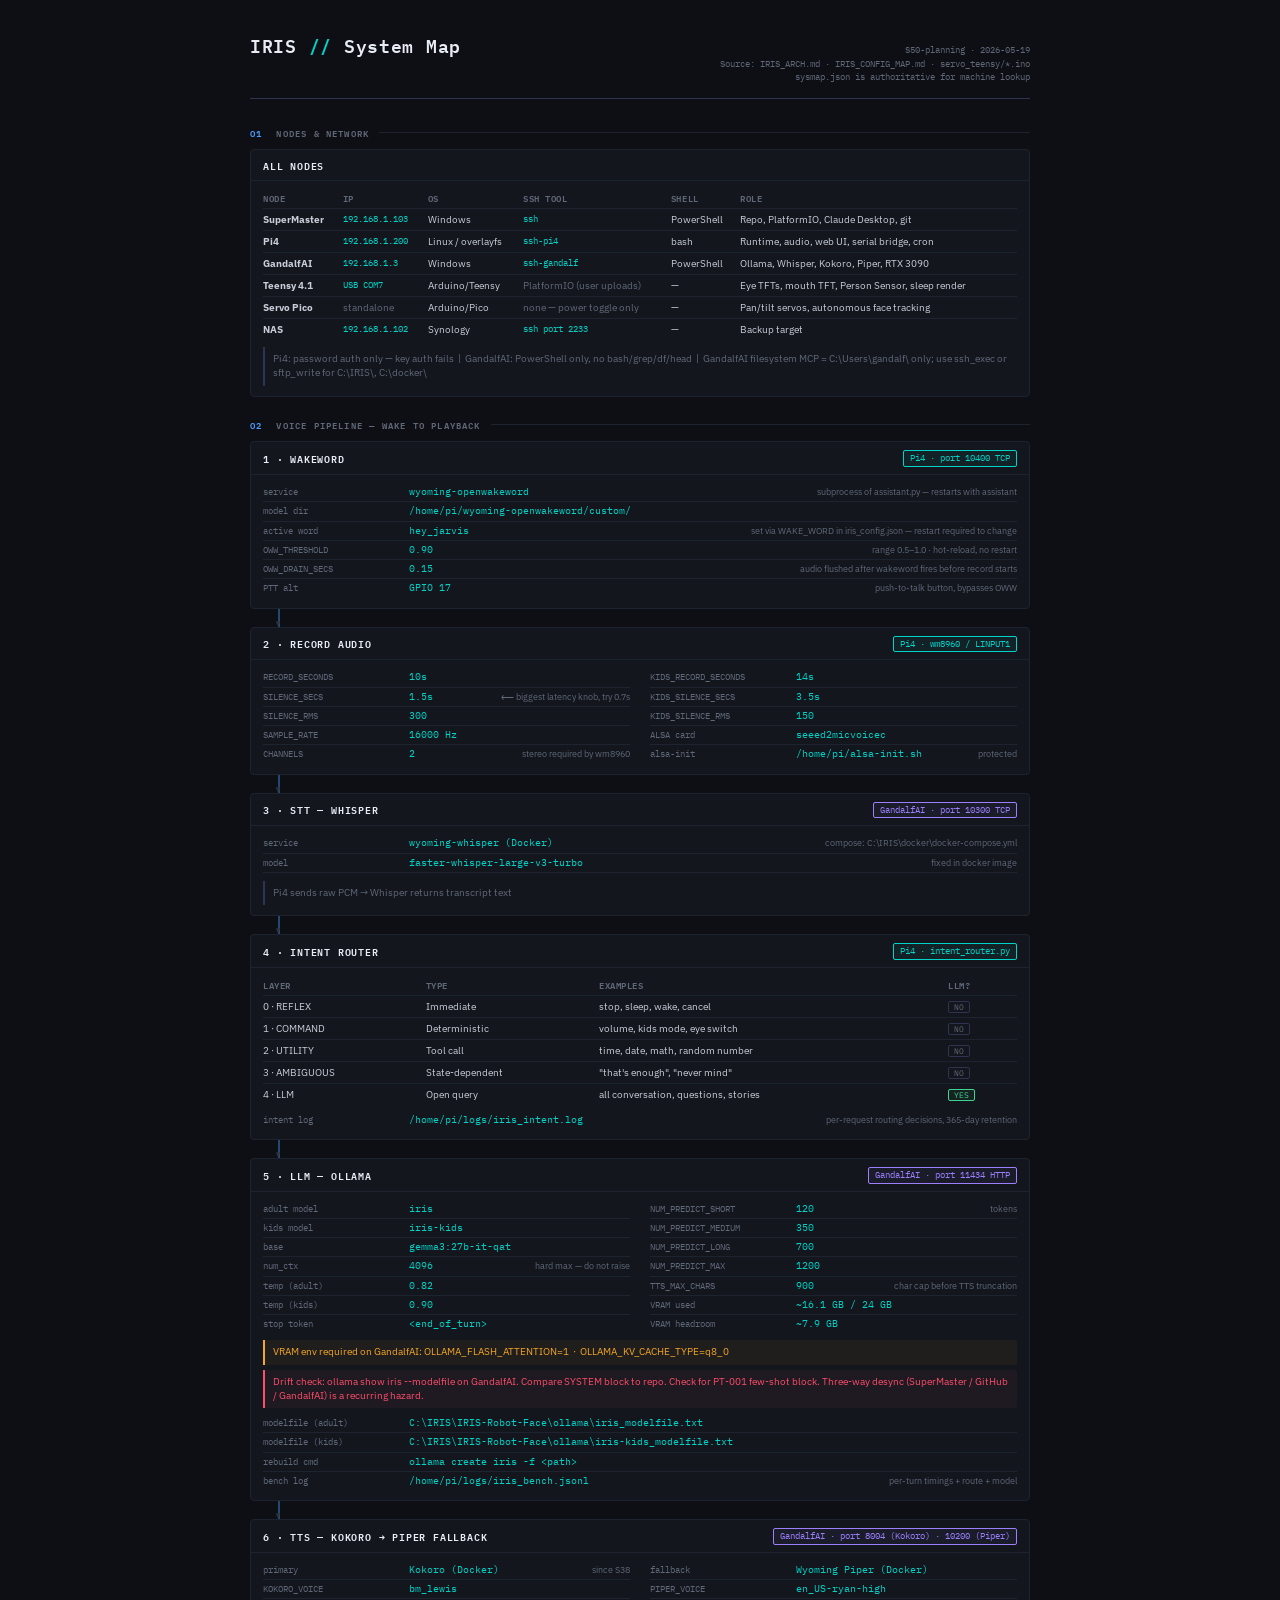
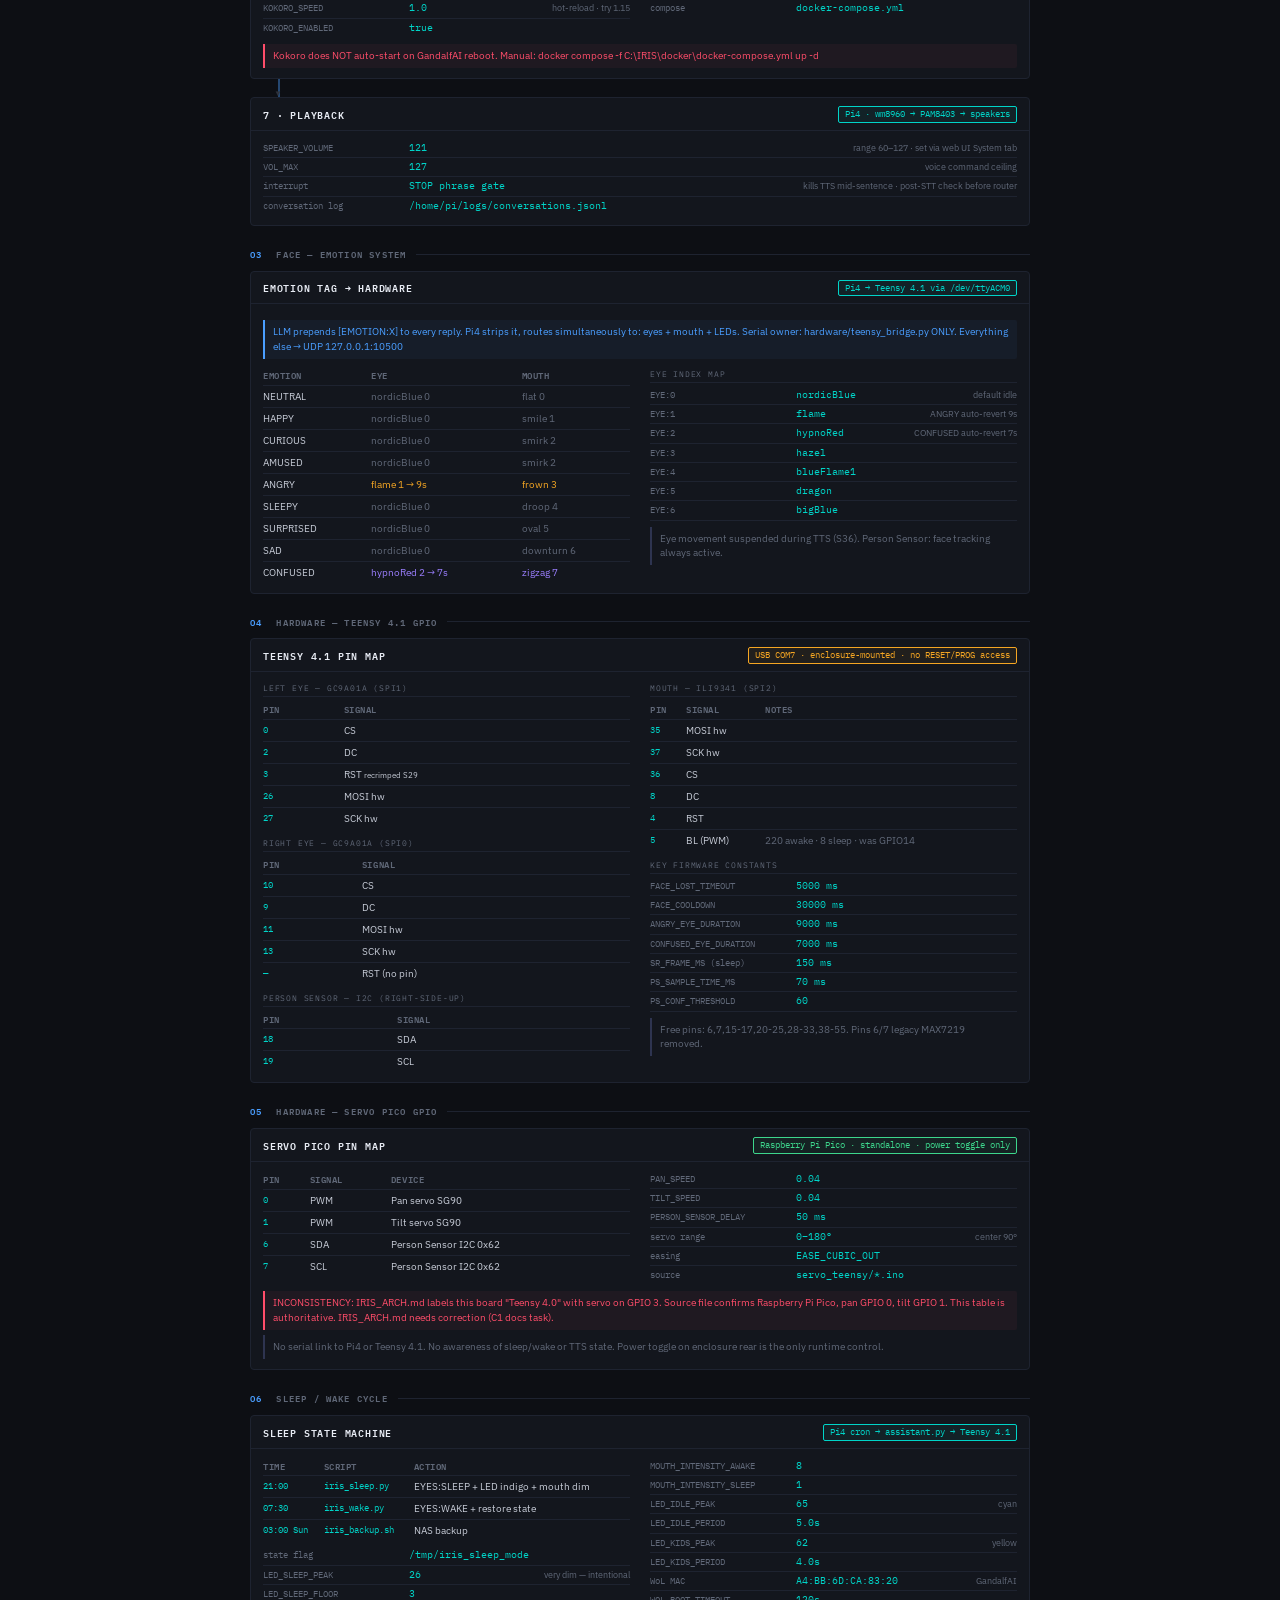
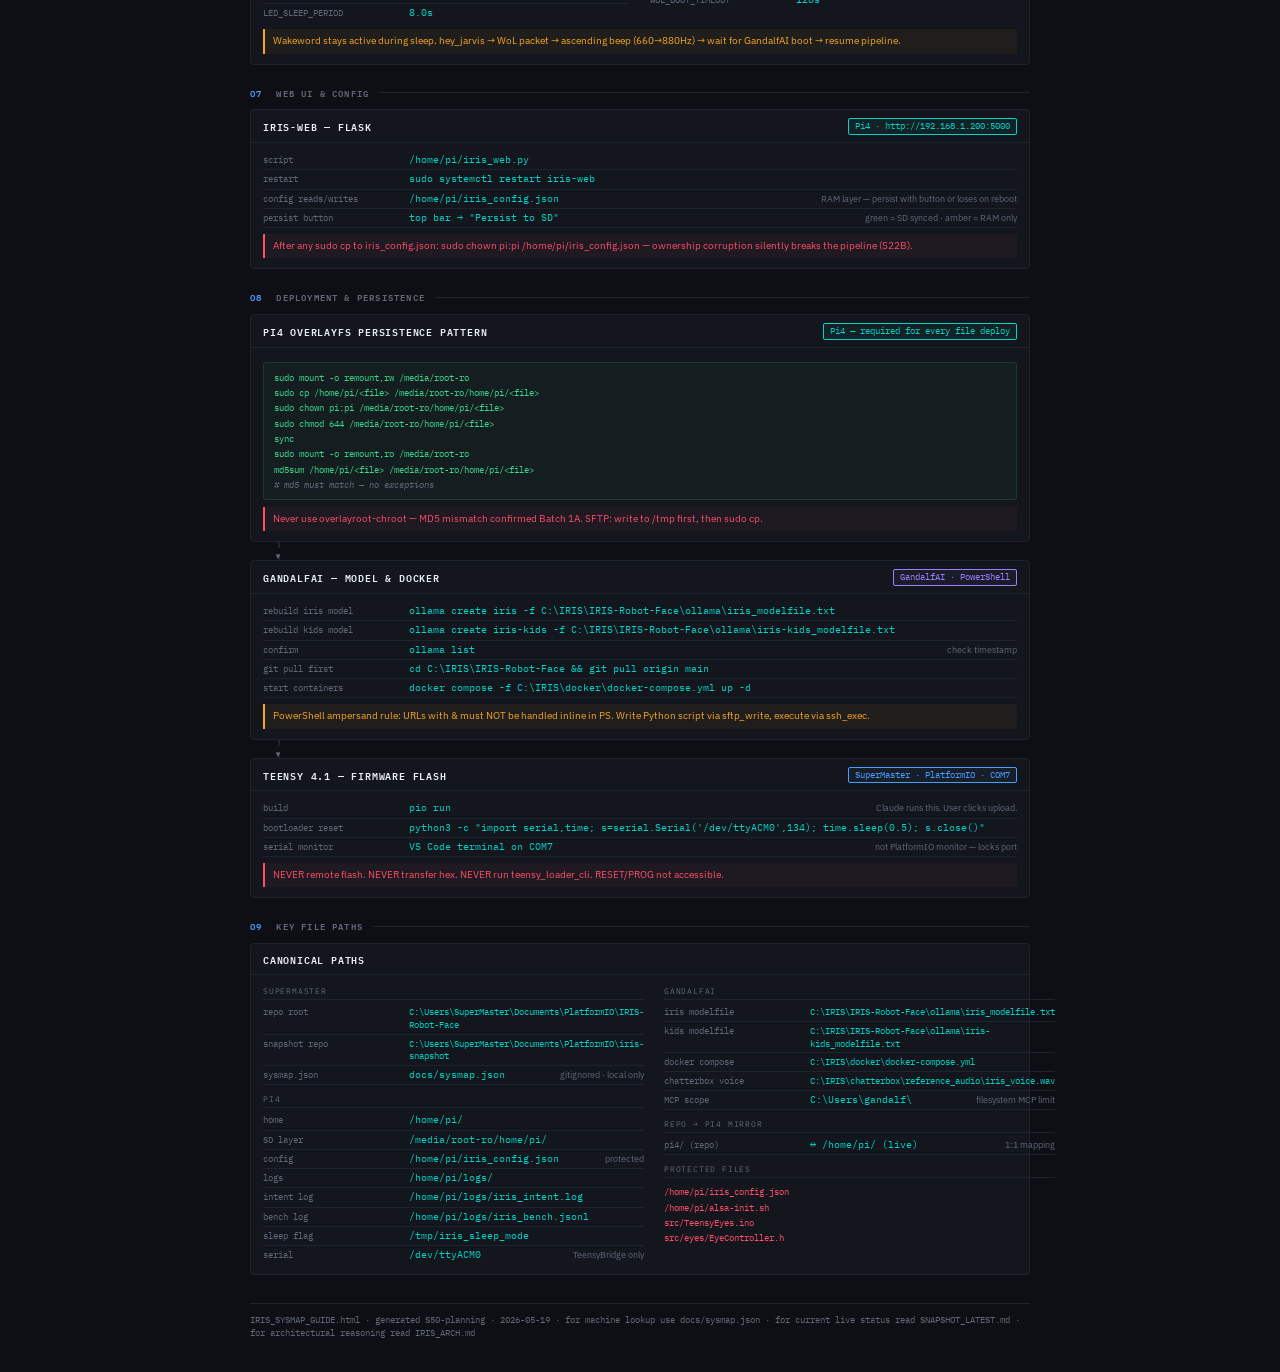
==== docs/IRIS_SYSMAP_GUIDE.html @ 23a07ca5 "docs: add sysmap artifacts, correct servo board in IRIS_ARCH, update memo doc priority - docs/IRIS_I" ====
<!DOCTYPE html>
<html lang="en">
<head>
<meta charset="UTF-8">
<title>IRIS System Map</title>
<style>
  @import url('https://fonts.googleapis.com/css2?family=IBM+Plex+Mono:wght@400;600&family=IBM+Plex+Sans:wght@300;400;600&display=swap');

  :root {
    --bg: #0d0f14;
    --surface: #13161d;
    --border: #1e2330;
    --border-bright: #2e3450;
    --text: #c8cdd8;
    --text-dim: #606878;
    --text-bright: #e8ecf4;
    --accent-blue: #4a9eff;
    --accent-cyan: #00d4c8;
    --accent-amber: #f5a623;
    --accent-red: #ff4d6a;
    --accent-green: #3dd68c;
    --accent-purple: #9b7fff;
    --flow-line: #1e2330;
    --tag-bg: #1a1e2a;
  }

  * { margin: 0; padding: 0; box-sizing: border-box; }

  body {
    background: var(--bg);
    color: var(--text);
    font-family: 'IBM Plex Sans', sans-serif;
    font-size: 11px;
    line-height: 1.5;
    padding: 32px 40px;
    max-width: 860px;
    margin: 0 auto;
  }

  /* PRINT */
  @media print {
    body { background: #fff; color: #111; padding: 18px 24px; font-size: 9.5px; }
    :root {
      --bg: #fff; --surface: #f5f6f8; --border: #dde0e8; --border-bright: #b0b8cc;
      --text: #222; --text-dim: #888; --text-bright: #000;
      --accent-blue: #1a5fc8; --accent-cyan: #007a72; --accent-amber: #b07000;
      --accent-red: #c0003a; --accent-green: #1a7a50; --accent-purple: #5a3faa;
      --flow-line: #dde0e8; --tag-bg: #eef0f4;
    }
    .flow-connector { border-left-color: #ccc; }
    .page-break { page-break-before: always; }
  }

  /* HEADER */
  .doc-header {
    border-bottom: 1px solid var(--border-bright);
    padding-bottom: 14px;
    margin-bottom: 28px;
    display: flex;
    align-items: baseline;
    justify-content: space-between;
  }
  .doc-title {
    font-family: 'IBM Plex Mono', monospace;
    font-size: 18px;
    font-weight: 600;
    color: var(--text-bright);
    letter-spacing: 0.04em;
  }
  .doc-title span { color: var(--accent-cyan); }
  .doc-meta {
    font-family: 'IBM Plex Mono', monospace;
    font-size: 9px;
    color: var(--text-dim);
    text-align: right;
  }

  /* SECTION */
  .section {
    margin-bottom: 6px;
  }

  /* FLOW BLOCK - the main visual unit */
  .flow-block {
    position: relative;
    border: 1px solid var(--border);
    border-radius: 4px;
    background: var(--surface);
    margin-bottom: 0;
  }

  /* Connector line between flow blocks */
  .flow-connector {
    width: 2px;
    margin: 0 0 0 28px;
    height: 18px;
    border-left: 2px dashed var(--flow-line);
    position: relative;
  }
  .flow-connector::after {
    content: '▼';
    position: absolute;
    bottom: -2px;
    left: -6px;
    font-size: 8px;
    color: var(--text-dim);
  }
  .flow-connector.thick {
    border-left: 2px solid var(--accent-blue);
    opacity: 0.4;
  }

  /* Block header */
  .block-header {
    display: flex;
    align-items: center;
    gap: 10px;
    padding: 8px 12px 7px;
    border-bottom: 1px solid var(--border);
    cursor: default;
  }
  .block-label {
    font-family: 'IBM Plex Mono', monospace;
    font-size: 10px;
    font-weight: 600;
    letter-spacing: 0.08em;
    text-transform: uppercase;
    color: var(--text-bright);
  }
  .block-node-badge {
    font-family: 'IBM Plex Mono', monospace;
    font-size: 8.5px;
    padding: 1px 6px;
    border-radius: 2px;
    background: var(--tag-bg);
    border: 1px solid var(--border-bright);
    color: var(--text-dim);
    margin-left: auto;
  }
  .block-node-badge.pi4  { color: var(--accent-cyan);   border-color: var(--accent-cyan);   background: rgba(0,212,200,0.06); }
  .block-node-badge.gand { color: var(--accent-purple);  border-color: var(--accent-purple);  background: rgba(155,127,255,0.06); }
  .block-node-badge.t41  { color: var(--accent-amber);   border-color: var(--accent-amber);   background: rgba(245,166,35,0.06); }
  .block-node-badge.pico { color: var(--accent-green);   border-color: var(--accent-green);   background: rgba(61,214,140,0.06); }
  .block-node-badge.sm   { color: var(--accent-blue);    border-color: var(--accent-blue);    background: rgba(74,158,255,0.06); }

  /* Block body */
  .block-body {
    padding: 8px 12px 10px;
  }

  /* Two-column layout inside a block */
  .cols {
    display: grid;
    gap: 0 20px;
  }
  .cols-2 { grid-template-columns: 1fr 1fr; }
  .cols-3 { grid-template-columns: 1fr 1fr 1fr; }

  /* Table */
  table {
    width: 100%;
    border-collapse: collapse;
    margin: 0;
  }
  th {
    font-family: 'IBM Plex Mono', monospace;
    font-size: 8.5px;
    font-weight: 600;
    text-transform: uppercase;
    letter-spacing: 0.06em;
    color: var(--text-dim);
    padding: 3px 6px 3px 0;
    border-bottom: 1px solid var(--border);
    text-align: left;
    white-space: nowrap;
  }
  td {
    font-size: 10px;
    padding: 3px 6px 3px 0;
    border-bottom: 1px solid var(--border);
    vertical-align: top;
    color: var(--text);
  }
  tr:last-child td { border-bottom: none; }
  td code, th code {
    font-family: 'IBM Plex Mono', monospace;
    font-size: 9px;
    color: var(--accent-cyan);
    background: var(--tag-bg);
    padding: 0 3px;
    border-radius: 2px;
  }
  td.mono {
    font-family: 'IBM Plex Mono', monospace;
    font-size: 9px;
    color: var(--accent-cyan);
  }
  td.dim { color: var(--text-dim); }
  td.amber { color: var(--accent-amber); }
  td.green { color: var(--accent-green); }
  td.red { color: var(--accent-red); }
  td.blue { color: var(--accent-blue); }
  td.purple { color: var(--accent-purple); }

  /* Port pill */
  .port {
    font-family: 'IBM Plex Mono', monospace;
    font-size: 9px;
    color: var(--accent-amber);
    background: rgba(245,166,35,0.08);
    border: 1px solid rgba(245,166,35,0.2);
    padding: 0 4px;
    border-radius: 2px;
    white-space: nowrap;
  }

  /* Inline key-value pairs */
  .kv-row {
    display: flex;
    gap: 6px;
    align-items: baseline;
    padding: 2px 0;
    border-bottom: 1px solid var(--border);
  }
  .kv-row:last-child { border-bottom: none; }
  .kv-key {
    font-family: 'IBM Plex Mono', monospace;
    font-size: 9px;
    color: var(--text-dim);
    min-width: 140px;
    flex-shrink: 0;
  }
  .kv-val {
    font-family: 'IBM Plex Mono', monospace;
    font-size: 9.5px;
    color: var(--accent-cyan);
  }
  .kv-note {
    font-size: 9px;
    color: var(--text-dim);
    margin-left: auto;
  }

  /* Warning / note callout */
  .callout {
    margin-top: 8px;
    padding: 5px 8px;
    border-left: 2px solid var(--accent-amber);
    background: rgba(245,166,35,0.05);
    font-size: 9.5px;
    color: var(--accent-amber);
    border-radius: 0 2px 2px 0;
  }
  .callout.red  { border-color: var(--accent-red);   background: rgba(255,77,106,0.05);  color: var(--accent-red); }
  .callout.blue { border-color: var(--accent-blue);  background: rgba(74,158,255,0.05);  color: var(--accent-blue); }
  .callout.green{ border-color: var(--accent-green); background: rgba(61,214,140,0.05);  color: var(--accent-green); }
  .callout.dim  { border-color: var(--border-bright);background: transparent;            color: var(--text-dim); }

  /* Pin group label */
  .pin-group {
    font-family: 'IBM Plex Mono', monospace;
    font-size: 8px;
    text-transform: uppercase;
    letter-spacing: 0.1em;
    color: var(--text-dim);
    margin: 8px 0 3px;
    padding-bottom: 2px;
    border-bottom: 1px solid var(--border);
  }
  .pin-group:first-child { margin-top: 2px; }

  /* Stale badge */
  .stale {
    font-size: 8px;
    color: var(--accent-red);
    font-family: 'IBM Plex Mono', monospace;
    padding: 0 4px;
    border: 1px solid var(--accent-red);
    border-radius: 2px;
    opacity: 0.7;
  }

  /* Section divider with label */
  .phase-label {
    font-family: 'IBM Plex Mono', monospace;
    font-size: 8.5px;
    font-weight: 600;
    letter-spacing: 0.14em;
    text-transform: uppercase;
    color: var(--text-dim);
    margin: 22px 0 10px;
    display: flex;
    align-items: center;
    gap: 10px;
  }
  .phase-label::after {
    content: '';
    flex: 1;
    height: 1px;
    background: var(--border);
  }
  .phase-label span {
    color: var(--accent-blue);
    margin-right: 4px;
  }

  /* Inline badge */
  .badge {
    font-family: 'IBM Plex Mono', monospace;
    font-size: 8px;
    padding: 0 5px;
    border-radius: 2px;
    border: 1px solid;
    vertical-align: middle;
  }
  .badge-yes  { color: var(--accent-green);  border-color: var(--accent-green);  background: rgba(61,214,140,0.06); }
  .badge-no   { color: var(--text-dim);       border-color: var(--border-bright); background: transparent; }
  .badge-warn { color: var(--accent-red);    border-color: var(--accent-red);    background: rgba(255,77,106,0.06); }

  /* Flow arrow label */
  .flow-step {
    font-family: 'IBM Plex Mono', monospace;
    font-size: 9px;
    color: var(--text-dim);
    margin-left: 14px;
  }

  /* Persistence code block */
  .persist-block {
    font-family: 'IBM Plex Mono', monospace;
    font-size: 9px;
    color: var(--accent-green);
    background: rgba(61,214,140,0.04);
    border: 1px solid rgba(61,214,140,0.15);
    border-radius: 3px;
    padding: 7px 10px;
    line-height: 1.7;
    margin-top: 6px;
  }
  .persist-block .dim { color: var(--text-dim); font-style: italic; }

  .footnote {
    margin-top: 28px;
    padding-top: 10px;
    border-top: 1px solid var(--border);
    font-size: 8.5px;
    color: var(--text-dim);
    font-family: 'IBM Plex Mono', monospace;
  }
</style>
</head>
<body>

<!-- HEADER -->
<div class="doc-header">
  <div class="doc-title">IRIS <span>//</span> System Map</div>
  <div class="doc-meta">
    S50-planning · 2026-05-19<br>
    Source: IRIS_ARCH.md · IRIS_CONFIG_MAP.md · servo_teensy/*.ino<br>
    sysmap.json is authoritative for machine lookup
  </div>
</div>


<!-- ═══════════════════════════════════════════════════════════ -->
<div class="phase-label"><span>01</span> Nodes &amp; Network</div>

<div class="flow-block">
  <div class="block-header">
    <div class="block-label">All Nodes</div>
  </div>
  <div class="block-body">
    <table>
      <tr>
        <th>Node</th><th>IP</th><th>OS</th><th>SSH Tool</th><th>Shell</th><th>Role</th>
      </tr>
      <tr>
        <td><strong>SuperMaster</strong></td>
        <td class="mono">192.168.1.103</td>
        <td>Windows</td>
        <td class="mono">ssh</td>
        <td>PowerShell</td>
        <td>Repo, PlatformIO, Claude Desktop, git</td>
      </tr>
      <tr>
        <td><strong>Pi4</strong></td>
        <td class="mono">192.168.1.200</td>
        <td>Linux / overlayfs</td>
        <td class="mono">ssh-pi4</td>
        <td>bash</td>
        <td>Runtime, audio, web UI, serial bridge, cron</td>
      </tr>
      <tr>
        <td><strong>GandalfAI</strong></td>
        <td class="mono">192.168.1.3</td>
        <td>Windows</td>
        <td class="mono">ssh-gandalf</td>
        <td>PowerShell</td>
        <td>Ollama, Whisper, Kokoro, Piper, RTX 3090</td>
      </tr>
      <tr>
        <td><strong>Teensy 4.1</strong></td>
        <td class="mono">USB COM7</td>
        <td>Arduino/Teensy</td>
        <td class="dim">PlatformIO (user uploads)</td>
        <td>—</td>
        <td>Eye TFTs, mouth TFT, Person Sensor, sleep render</td>
      </tr>
      <tr>
        <td><strong>Servo Pico</strong></td>
        <td class="dim">standalone</td>
        <td>Arduino/Pico</td>
        <td class="dim">none — power toggle only</td>
        <td>—</td>
        <td>Pan/tilt servos, autonomous face tracking</td>
      </tr>
      <tr>
        <td><strong>NAS</strong></td>
        <td class="mono">192.168.1.102</td>
        <td>Synology</td>
        <td class="mono">ssh port 2233</td>
        <td>—</td>
        <td>Backup target</td>
      </tr>
    </table>
    <div class="callout dim" style="margin-top:7px;">Pi4: password auth only — key auth fails &nbsp;|&nbsp; GandalfAI: PowerShell only, no bash/grep/df/head &nbsp;|&nbsp; GandalfAI filesystem MCP = C:\Users\gandalf\ only; use ssh_exec or sftp_write for C:\IRIS\, C:\docker\</div>
  </div>
</div>


<!-- ═══════════════════════════════════════════════════════════ -->
<div class="phase-label"><span>02</span> Voice Pipeline — Wake to Playback</div>

<div class="flow-block">
  <div class="block-header">
    <div class="block-label">1 · Wakeword</div>
    <div class="block-node-badge pi4">Pi4 · port 10400 TCP</div>
  </div>
  <div class="block-body">
    <div class="kv-row"><span class="kv-key">service</span><span class="kv-val">wyoming-openwakeword</span><span class="kv-note">subprocess of assistant.py — restarts with assistant</span></div>
    <div class="kv-row"><span class="kv-key">model dir</span><span class="kv-val">/home/pi/wyoming-openwakeword/custom/</span></div>
    <div class="kv-row"><span class="kv-key">active word</span><span class="kv-val">hey_jarvis</span><span class="kv-note">set via WAKE_WORD in iris_config.json — restart required to change</span></div>
    <div class="kv-row"><span class="kv-key">OWW_THRESHOLD</span><span class="kv-val">0.90</span><span class="kv-note">range 0.5–1.0 · hot-reload, no restart</span></div>
    <div class="kv-row"><span class="kv-key">OWW_DRAIN_SECS</span><span class="kv-val">0.15</span><span class="kv-note">audio flushed after wakeword fires before record starts</span></div>
    <div class="kv-row"><span class="kv-key">PTT alt</span><span class="kv-val">GPIO 17</span><span class="kv-note">push-to-talk button, bypasses OWW</span></div>
  </div>
</div>

<div class="flow-connector thick"></div>

<div class="flow-block">
  <div class="block-header">
    <div class="block-label">2 · Record Audio</div>
    <div class="block-node-badge pi4">Pi4 · wm8960 / LINPUT1</div>
  </div>
  <div class="block-body">
    <div class="cols cols-2">
      <div>
        <div class="kv-row"><span class="kv-key">RECORD_SECONDS</span><span class="kv-val">10s</span></div>
        <div class="kv-row"><span class="kv-key">SILENCE_SECS</span><span class="kv-val">1.5s</span><span class="kv-note">⟵ biggest latency knob, try 0.7s</span></div>
        <div class="kv-row"><span class="kv-key">SILENCE_RMS</span><span class="kv-val">300</span></div>
        <div class="kv-row"><span class="kv-key">SAMPLE_RATE</span><span class="kv-val">16000 Hz</span></div>
        <div class="kv-row"><span class="kv-key">CHANNELS</span><span class="kv-val">2</span><span class="kv-note">stereo required by wm8960</span></div>
      </div>
      <div>
        <div class="kv-row"><span class="kv-key">KIDS_RECORD_SECONDS</span><span class="kv-val">14s</span></div>
        <div class="kv-row"><span class="kv-key">KIDS_SILENCE_SECS</span><span class="kv-val">3.5s</span></div>
        <div class="kv-row"><span class="kv-key">KIDS_SILENCE_RMS</span><span class="kv-val">150</span></div>
        <div class="kv-row"><span class="kv-key">ALSA card</span><span class="kv-val">seeed2micvoicec</span></div>
        <div class="kv-row"><span class="kv-key">alsa-init</span><span class="kv-val">/home/pi/alsa-init.sh</span><span class="kv-note">protected</span></div>
      </div>
    </div>
  </div>
</div>

<div class="flow-connector thick"></div>

<div class="flow-block">
  <div class="block-header">
    <div class="block-label">3 · STT — Whisper</div>
    <div class="block-node-badge gand">GandalfAI · port 10300 TCP</div>
  </div>
  <div class="block-body">
    <div class="kv-row"><span class="kv-key">service</span><span class="kv-val">wyoming-whisper (Docker)</span><span class="kv-note">compose: C:\IRIS\docker\docker-compose.yml</span></div>
    <div class="kv-row"><span class="kv-key">model</span><span class="kv-val">faster-whisper-large-v3-turbo</span><span class="kv-note">fixed in docker image</span></div>
    <div class="callout dim">Pi4 sends raw PCM → Whisper returns transcript text</div>
  </div>
</div>

<div class="flow-connector thick"></div>

<div class="flow-block">
  <div class="block-header">
    <div class="block-label">4 · Intent Router</div>
    <div class="block-node-badge pi4">Pi4 · intent_router.py</div>
  </div>
  <div class="block-body">
    <table>
      <tr><th>Layer</th><th>Type</th><th>Examples</th><th>LLM?</th></tr>
      <tr><td>0 · REFLEX</td><td>Immediate</td><td>stop, sleep, wake, cancel</td><td><span class="badge badge-no">NO</span></td></tr>
      <tr><td>1 · COMMAND</td><td>Deterministic</td><td>volume, kids mode, eye switch</td><td><span class="badge badge-no">NO</span></td></tr>
      <tr><td>2 · UTILITY</td><td>Tool call</td><td>time, date, math, random number</td><td><span class="badge badge-no">NO</span></td></tr>
      <tr><td>3 · AMBIGUOUS</td><td>State-dependent</td><td>"that's enough", "never mind"</td><td><span class="badge badge-no">NO</span></td></tr>
      <tr><td>4 · LLM</td><td>Open query</td><td>all conversation, questions, stories</td><td><span class="badge badge-yes">YES</span></td></tr>
    </table>
    <div class="kv-row" style="margin-top:6px;"><span class="kv-key">intent log</span><span class="kv-val">/home/pi/logs/iris_intent.log</span><span class="kv-note">per-request routing decisions, 365-day retention</span></div>
  </div>
</div>

<div class="flow-connector thick"></div>

<div class="flow-block">
  <div class="block-header">
    <div class="block-label">5 · LLM — Ollama</div>
    <div class="block-node-badge gand">GandalfAI · port 11434 HTTP</div>
  </div>
  <div class="block-body">
    <div class="cols cols-2">
      <div>
        <div class="kv-row"><span class="kv-key">adult model</span><span class="kv-val">iris</span></div>
        <div class="kv-row"><span class="kv-key">kids model</span><span class="kv-val">iris-kids</span></div>
        <div class="kv-row"><span class="kv-key">base</span><span class="kv-val">gemma3:27b-it-qat</span></div>
        <div class="kv-row"><span class="kv-key">num_ctx</span><span class="kv-val">4096</span><span class="kv-note">hard max — do not raise</span></div>
        <div class="kv-row"><span class="kv-key">temp (adult)</span><span class="kv-val">0.82</span></div>
        <div class="kv-row"><span class="kv-key">temp (kids)</span><span class="kv-val">0.90</span></div>
        <div class="kv-row"><span class="kv-key">stop token</span><span class="kv-val">&lt;end_of_turn&gt;</span></div>
      </div>
      <div>
        <div class="kv-row"><span class="kv-key">NUM_PREDICT_SHORT</span><span class="kv-val">120</span><span class="kv-note">tokens</span></div>
        <div class="kv-row"><span class="kv-key">NUM_PREDICT_MEDIUM</span><span class="kv-val">350</span></div>
        <div class="kv-row"><span class="kv-key">NUM_PREDICT_LONG</span><span class="kv-val">700</span></div>
        <div class="kv-row"><span class="kv-key">NUM_PREDICT_MAX</span><span class="kv-val">1200</span></div>
        <div class="kv-row"><span class="kv-key">TTS_MAX_CHARS</span><span class="kv-val">900</span><span class="kv-note">char cap before TTS truncation</span></div>
        <div class="kv-row"><span class="kv-key">VRAM used</span><span class="kv-val">~16.1 GB / 24 GB</span></div>
        <div class="kv-row"><span class="kv-key">VRAM headroom</span><span class="kv-val">~7.9 GB</span></div>
      </div>
    </div>
    <div class="callout" style="margin-top:7px;">VRAM env required on GandalfAI: OLLAMA_FLASH_ATTENTION=1 &nbsp;·&nbsp; OLLAMA_KV_CACHE_TYPE=q8_0</div>
    <div class="callout red" style="margin-top:5px;">Drift check: ollama show iris --modelfile on GandalfAI. Compare SYSTEM block to repo. Check for PT-001 few-shot block. Three-way desync (SuperMaster / GitHub / GandalfAI) is a recurring hazard.</div>
    <div style="margin-top:6px;">
      <div class="kv-row"><span class="kv-key">modelfile (adult)</span><span class="kv-val">C:\IRIS\IRIS-Robot-Face\ollama\iris_modelfile.txt</span></div>
      <div class="kv-row"><span class="kv-key">modelfile (kids)</span><span class="kv-val">C:\IRIS\IRIS-Robot-Face\ollama\iris-kids_modelfile.txt</span></div>
      <div class="kv-row"><span class="kv-key">rebuild cmd</span><span class="kv-val">ollama create iris -f &lt;path&gt;</span></div>
      <div class="kv-row"><span class="kv-key">bench log</span><span class="kv-val">/home/pi/logs/iris_bench.jsonl</span><span class="kv-note">per-turn timings + route + model</span></div>
    </div>
  </div>
</div>

<div class="flow-connector thick"></div>

<div class="flow-block">
  <div class="block-header">
    <div class="block-label">6 · TTS — Kokoro → Piper fallback</div>
    <div class="block-node-badge gand">GandalfAI · port 8004 (Kokoro) · 10200 (Piper)</div>
  </div>
  <div class="block-body">
    <div class="cols cols-2">
      <div>
        <div class="kv-row"><span class="kv-key">primary</span><span class="kv-val">Kokoro (Docker)</span><span class="kv-note">since S38</span></div>
        <div class="kv-row"><span class="kv-key">KOKORO_VOICE</span><span class="kv-val">bm_lewis</span></div>
        <div class="kv-row"><span class="kv-key">KOKORO_SPEED</span><span class="kv-val">1.0</span><span class="kv-note">hot-reload · try 1.15</span></div>
        <div class="kv-row"><span class="kv-key">KOKORO_ENABLED</span><span class="kv-val">true</span></div>
      </div>
      <div>
        <div class="kv-row"><span class="kv-key">fallback</span><span class="kv-val">Wyoming Piper (Docker)</span></div>
        <div class="kv-row"><span class="kv-key">PIPER_VOICE</span><span class="kv-val">en_US-ryan-high</span></div>
        <div class="kv-row"><span class="kv-key">compose</span><span class="kv-val">docker-compose.yml</span></div>
      </div>
    </div>
    <div class="callout red" style="margin-top:7px;">Kokoro does NOT auto-start on GandalfAI reboot. Manual: docker compose -f C:\IRIS\docker\docker-compose.yml up -d</div>
  </div>
</div>

<div class="flow-connector thick"></div>

<div class="flow-block">
  <div class="block-header">
    <div class="block-label">7 · Playback</div>
    <div class="block-node-badge pi4">Pi4 · wm8960 → PAM8403 → speakers</div>
  </div>
  <div class="block-body">
    <div class="kv-row"><span class="kv-key">SPEAKER_VOLUME</span><span class="kv-val">121</span><span class="kv-note">range 60–127 · set via web UI System tab</span></div>
    <div class="kv-row"><span class="kv-key">VOL_MAX</span><span class="kv-val">127</span><span class="kv-note">voice command ceiling</span></div>
    <div class="kv-row"><span class="kv-key">interrupt</span><span class="kv-val">STOP phrase gate</span><span class="kv-note">kills TTS mid-sentence · post-STT check before router</span></div>
    <div class="kv-row"><span class="kv-key">conversation log</span><span class="kv-val">/home/pi/logs/conversations.jsonl</span></div>
  </div>
</div>


<!-- ═══════════════════════════════════════════════════════════ -->
<div class="phase-label"><span>03</span> Face — Emotion System</div>

<div class="flow-block">
  <div class="block-header">
    <div class="block-label">Emotion Tag → Hardware</div>
    <div class="block-node-badge pi4">Pi4 → Teensy 4.1 via /dev/ttyACM0</div>
  </div>
  <div class="block-body">
    <div class="callout blue" style="margin-bottom:7px;">LLM prepends [EMOTION:X] to every reply. Pi4 strips it, routes simultaneously to: eyes + mouth + LEDs. Serial owner: hardware/teensy_bridge.py ONLY. Everything else → UDP 127.0.0.1:10500</div>
    <div class="cols cols-2">
      <div>
        <table>
          <tr><th>Emotion</th><th>Eye</th><th>Mouth</th></tr>
          <tr><td>NEUTRAL</td><td class="dim">nordicBlue 0</td><td class="dim">flat 0</td></tr>
          <tr><td>HAPPY</td><td class="dim">nordicBlue 0</td><td class="dim">smile 1</td></tr>
          <tr><td>CURIOUS</td><td class="dim">nordicBlue 0</td><td class="dim">smirk 2</td></tr>
          <tr><td>AMUSED</td><td class="dim">nordicBlue 0</td><td class="dim">smirk 2</td></tr>
          <tr><td>ANGRY</td><td class="amber">flame 1 → 9s</td><td class="amber">frown 3</td></tr>
          <tr><td>SLEEPY</td><td class="dim">nordicBlue 0</td><td class="dim">droop 4</td></tr>
          <tr><td>SURPRISED</td><td class="dim">nordicBlue 0</td><td class="dim">oval 5</td></tr>
          <tr><td>SAD</td><td class="dim">nordicBlue 0</td><td class="dim">downturn 6</td></tr>
          <tr><td>CONFUSED</td><td class="purple">hypnoRed 2 → 7s</td><td class="purple">zigzag 7</td></tr>
        </table>
      </div>
      <div>
        <div class="pin-group">Eye Index Map</div>
        <div class="kv-row"><span class="kv-key">EYE:0</span><span class="kv-val">nordicBlue</span><span class="kv-note">default idle</span></div>
        <div class="kv-row"><span class="kv-key">EYE:1</span><span class="kv-val">flame</span><span class="kv-note">ANGRY auto-revert 9s</span></div>
        <div class="kv-row"><span class="kv-key">EYE:2</span><span class="kv-val">hypnoRed</span><span class="kv-note">CONFUSED auto-revert 7s</span></div>
        <div class="kv-row"><span class="kv-key">EYE:3</span><span class="kv-val">hazel</span></div>
        <div class="kv-row"><span class="kv-key">EYE:4</span><span class="kv-val">blueFlame1</span></div>
        <div class="kv-row"><span class="kv-key">EYE:5</span><span class="kv-val">dragon</span></div>
        <div class="kv-row"><span class="kv-key">EYE:6</span><span class="kv-val">bigBlue</span></div>
        <div class="callout dim" style="margin-top:6px;">Eye movement suspended during TTS (S36). Person Sensor: face tracking always active.</div>
      </div>
    </div>
  </div>
</div>


<!-- ═══════════════════════════════════════════════════════════ -->
<div class="phase-label"><span>04</span> Hardware — Teensy 4.1 GPIO</div>

<div class="flow-block">
  <div class="block-header">
    <div class="block-label">Teensy 4.1 Pin Map</div>
    <div class="block-node-badge t41">USB COM7 · enclosure-mounted · no RESET/PROG access</div>
  </div>
  <div class="block-body">
    <div class="cols cols-2">
      <div>
        <div class="pin-group">Left Eye — GC9A01A (SPI1)</div>
        <table>
          <tr><th>Pin</th><th>Signal</th></tr>
          <tr><td class="mono">0</td><td>CS</td></tr>
          <tr><td class="mono">2</td><td>DC</td></tr>
          <tr><td class="mono">3</td><td>RST <span class="dim" style="font-size:8px;">recrimped S29</span></td></tr>
          <tr><td class="mono">26</td><td>MOSI hw</td></tr>
          <tr><td class="mono">27</td><td>SCK hw</td></tr>
        </table>
        <div class="pin-group">Right Eye — GC9A01A (SPI0)</div>
        <table>
          <tr><th>Pin</th><th>Signal</th></tr>
          <tr><td class="mono">10</td><td>CS</td></tr>
          <tr><td class="mono">9</td><td>DC</td></tr>
          <tr><td class="mono">11</td><td>MOSI hw</td></tr>
          <tr><td class="mono">13</td><td>SCK hw</td></tr>
          <tr><td class="mono">—</td><td>RST (no pin)</td></tr>
        </table>
        <div class="pin-group">Person Sensor — I2C (RIGHT-SIDE-UP)</div>
        <table>
          <tr><th>Pin</th><th>Signal</th></tr>
          <tr><td class="mono">18</td><td>SDA</td></tr>
          <tr><td class="mono">19</td><td>SCL</td></tr>
        </table>
      </div>
      <div>
        <div class="pin-group">Mouth — ILI9341 (SPI2)</div>
        <table>
          <tr><th>Pin</th><th>Signal</th><th>Notes</th></tr>
          <tr><td class="mono">35</td><td>MOSI hw</td><td></td></tr>
          <tr><td class="mono">37</td><td>SCK hw</td><td></td></tr>
          <tr><td class="mono">36</td><td>CS</td><td></td></tr>
          <tr><td class="mono">8</td><td>DC</td><td></td></tr>
          <tr><td class="mono">4</td><td>RST</td><td></td></tr>
          <tr><td class="mono">5</td><td>BL (PWM)</td><td class="dim">220 awake · 8 sleep · was GPIO14</td></tr>
        </table>
        <div class="pin-group">Key Firmware Constants</div>
        <div class="kv-row"><span class="kv-key">FACE_LOST_TIMEOUT</span><span class="kv-val">5000 ms</span></div>
        <div class="kv-row"><span class="kv-key">FACE_COOLDOWN</span><span class="kv-val">30000 ms</span></div>
        <div class="kv-row"><span class="kv-key">ANGRY_EYE_DURATION</span><span class="kv-val">9000 ms</span></div>
        <div class="kv-row"><span class="kv-key">CONFUSED_EYE_DURATION</span><span class="kv-val">7000 ms</span></div>
        <div class="kv-row"><span class="kv-key">SR_FRAME_MS (sleep)</span><span class="kv-val">150 ms</span></div>
        <div class="kv-row"><span class="kv-key">PS_SAMPLE_TIME_MS</span><span class="kv-val">70 ms</span></div>
        <div class="kv-row"><span class="kv-key">PS_CONF_THRESHOLD</span><span class="kv-val">60</span></div>
        <div class="callout dim" style="margin-top:6px;">Free pins: 6,7,15-17,20-25,28-33,38-55. Pins 6/7 legacy MAX7219 removed.</div>
      </div>
    </div>
  </div>
</div>


<!-- ═══════════════════════════════════════════════════════════ -->
<div class="phase-label"><span>05</span> Hardware — Servo Pico GPIO</div>

<div class="flow-block">
  <div class="block-header">
    <div class="block-label">Servo Pico Pin Map</div>
    <div class="block-node-badge pico">Raspberry Pi Pico · standalone · power toggle only</div>
  </div>
  <div class="block-body">
    <div class="cols cols-2">
      <div>
        <table>
          <tr><th>Pin</th><th>Signal</th><th>Device</th></tr>
          <tr><td class="mono">0</td><td>PWM</td><td>Pan servo SG90</td></tr>
          <tr><td class="mono">1</td><td>PWM</td><td>Tilt servo SG90</td></tr>
          <tr><td class="mono">6</td><td>SDA</td><td>Person Sensor I2C 0x62</td></tr>
          <tr><td class="mono">7</td><td>SCL</td><td>Person Sensor I2C 0x62</td></tr>
        </table>
      </div>
      <div>
        <div class="kv-row"><span class="kv-key">PAN_SPEED</span><span class="kv-val">0.04</span></div>
        <div class="kv-row"><span class="kv-key">TILT_SPEED</span><span class="kv-val">0.04</span></div>
        <div class="kv-row"><span class="kv-key">PERSON_SENSOR_DELAY</span><span class="kv-val">50 ms</span></div>
        <div class="kv-row"><span class="kv-key">servo range</span><span class="kv-val">0–180°</span><span class="kv-note">center 90°</span></div>
        <div class="kv-row"><span class="kv-key">easing</span><span class="kv-val">EASE_CUBIC_OUT</span></div>
        <div class="kv-row"><span class="kv-key">source</span><span class="kv-val">servo_teensy/*.ino</span></div>
      </div>
    </div>
    <div class="callout red" style="margin-top:7px;">INCONSISTENCY: IRIS_ARCH.md labels this board "Teensy 4.0" with servo on GPIO 3. Source file confirms Raspberry Pi Pico, pan GPIO 0, tilt GPIO 1. This table is authoritative. IRIS_ARCH.md needs correction (C1 docs task).</div>
    <div class="callout dim" style="margin-top:5px;">No serial link to Pi4 or Teensy 4.1. No awareness of sleep/wake or TTS state. Power toggle on enclosure rear is the only runtime control.</div>
  </div>
</div>


<!-- ═══════════════════════════════════════════════════════════ -->
<div class="phase-label"><span>06</span> Sleep / Wake Cycle</div>

<div class="flow-block">
  <div class="block-header">
    <div class="block-label">Sleep State Machine</div>
    <div class="block-node-badge pi4">Pi4 cron → assistant.py → Teensy 4.1</div>
  </div>
  <div class="block-body">
    <div class="cols cols-2">
      <div>
        <table>
          <tr><th>Time</th><th>Script</th><th>Action</th></tr>
          <tr><td class="mono">21:00</td><td class="mono">iris_sleep.py</td><td>EYES:SLEEP + LED indigo + mouth dim</td></tr>
          <tr><td class="mono">07:30</td><td class="mono">iris_wake.py</td><td>EYES:WAKE + restore state</td></tr>
          <tr><td class="mono">03:00 Sun</td><td class="mono">iris_backup.sh</td><td>NAS backup</td></tr>
        </table>
        <div class="kv-row" style="margin-top:5px;"><span class="kv-key">state flag</span><span class="kv-val">/tmp/iris_sleep_mode</span></div>
        <div class="kv-row"><span class="kv-key">LED_SLEEP_PEAK</span><span class="kv-val">26</span><span class="kv-note">very dim — intentional</span></div>
        <div class="kv-row"><span class="kv-key">LED_SLEEP_FLOOR</span><span class="kv-val">3</span></div>
        <div class="kv-row"><span class="kv-key">LED_SLEEP_PERIOD</span><span class="kv-val">8.0s</span></div>
      </div>
      <div>
        <div class="kv-row"><span class="kv-key">MOUTH_INTENSITY_AWAKE</span><span class="kv-val">8</span></div>
        <div class="kv-row"><span class="kv-key">MOUTH_INTENSITY_SLEEP</span><span class="kv-val">1</span></div>
        <div class="kv-row"><span class="kv-key">LED_IDLE_PEAK</span><span class="kv-val">65</span><span class="kv-note">cyan</span></div>
        <div class="kv-row"><span class="kv-key">LED_IDLE_PERIOD</span><span class="kv-val">5.0s</span></div>
        <div class="kv-row"><span class="kv-key">LED_KIDS_PEAK</span><span class="kv-val">62</span><span class="kv-note">yellow</span></div>
        <div class="kv-row"><span class="kv-key">LED_KIDS_PERIOD</span><span class="kv-val">4.0s</span></div>
        <div class="kv-row"><span class="kv-key">WoL MAC</span><span class="kv-val">A4:BB:6D:CA:83:20</span><span class="kv-note">GandalfAI</span></div>
        <div class="kv-row"><span class="kv-key">WOL_BOOT_TIMEOUT</span><span class="kv-val">120s</span></div>
      </div>
    </div>
    <div class="callout" style="margin-top:7px;">Wakeword stays active during sleep. hey_jarvis → WoL packet → ascending beep (660→880Hz) → wait for GandalfAI boot → resume pipeline.</div>
  </div>
</div>


<!-- ═══════════════════════════════════════════════════════════ -->
<div class="phase-label"><span>07</span> Web UI &amp; Config</div>

<div class="flow-block">
  <div class="block-header">
    <div class="block-label">iris-web — Flask</div>
    <div class="block-node-badge pi4">Pi4 · http://192.168.1.200:5000</div>
  </div>
  <div class="block-body">
    <div class="kv-row"><span class="kv-key">script</span><span class="kv-val">/home/pi/iris_web.py</span></div>
    <div class="kv-row"><span class="kv-key">restart</span><span class="kv-val">sudo systemctl restart iris-web</span></div>
    <div class="kv-row"><span class="kv-key">config reads/writes</span><span class="kv-val">/home/pi/iris_config.json</span><span class="kv-note">RAM layer — persist with button or loses on reboot</span></div>
    <div class="kv-row"><span class="kv-key">persist button</span><span class="kv-val">top bar → "Persist to SD"</span><span class="kv-note">green = SD synced · amber = RAM only</span></div>
    <div class="callout red" style="margin-top:6px;">After any sudo cp to iris_config.json: sudo chown pi:pi /home/pi/iris_config.json — ownership corruption silently breaks the pipeline (S22B).</div>
  </div>
</div>


<!-- ═══════════════════════════════════════════════════════════ -->
<div class="phase-label"><span>08</span> Deployment &amp; Persistence</div>

<div class="flow-block">
  <div class="block-header">
    <div class="block-label">Pi4 Overlayfs Persistence Pattern</div>
    <div class="block-node-badge pi4">Pi4 — required for every file deploy</div>
  </div>
  <div class="block-body">
    <div class="persist-block">
      sudo mount -o remount,rw /media/root-ro<br>
      sudo cp /home/pi/&lt;file&gt; /media/root-ro/home/pi/&lt;file&gt;<br>
      sudo chown pi:pi /media/root-ro/home/pi/&lt;file&gt;<br>
      sudo chmod 644 /media/root-ro/home/pi/&lt;file&gt;<br>
      sync<br>
      sudo mount -o remount,ro /media/root-ro<br>
      md5sum /home/pi/&lt;file&gt; /media/root-ro/home/pi/&lt;file&gt;<br>
      <span class="dim"># md5 must match — no exceptions</span>
    </div>
    <div class="callout red" style="margin-top:7px;">Never use overlayroot-chroot — MD5 mismatch confirmed Batch 1A. SFTP: write to /tmp first, then sudo cp.</div>
  </div>
</div>

<div class="flow-connector"></div>

<div class="flow-block">
  <div class="block-header">
    <div class="block-label">GandalfAI — Model &amp; Docker</div>
    <div class="block-node-badge gand">GandalfAI · PowerShell</div>
  </div>
  <div class="block-body">
    <div class="kv-row"><span class="kv-key">rebuild iris model</span><span class="kv-val">ollama create iris -f C:\IRIS\IRIS-Robot-Face\ollama\iris_modelfile.txt</span></div>
    <div class="kv-row"><span class="kv-key">rebuild kids model</span><span class="kv-val">ollama create iris-kids -f C:\IRIS\IRIS-Robot-Face\ollama\iris-kids_modelfile.txt</span></div>
    <div class="kv-row"><span class="kv-key">confirm</span><span class="kv-val">ollama list</span><span class="kv-note">check timestamp</span></div>
    <div class="kv-row"><span class="kv-key">git pull first</span><span class="kv-val">cd C:\IRIS\IRIS-Robot-Face &amp;&amp; git pull origin main</span></div>
    <div class="kv-row"><span class="kv-key">start containers</span><span class="kv-val">docker compose -f C:\IRIS\docker\docker-compose.yml up -d</span></div>
    <div class="callout" style="margin-top:6px;">PowerShell ampersand rule: URLs with &amp; must NOT be handled inline in PS. Write Python script via sftp_write, execute via ssh_exec.</div>
  </div>
</div>

<div class="flow-connector"></div>

<div class="flow-block">
  <div class="block-header">
    <div class="block-label">Teensy 4.1 — Firmware Flash</div>
    <div class="block-node-badge sm">SuperMaster · PlatformIO · COM7</div>
  </div>
  <div class="block-body">
    <div class="kv-row"><span class="kv-key">build</span><span class="kv-val">pio run</span><span class="kv-note">Claude runs this. User clicks upload.</span></div>
    <div class="kv-row"><span class="kv-key">bootloader reset</span><span class="kv-val">python3 -c "import serial,time; s=serial.Serial('/dev/ttyACM0',134); time.sleep(0.5); s.close()"</span></div>
    <div class="kv-row"><span class="kv-key">serial monitor</span><span class="kv-val">VS Code terminal on COM7</span><span class="kv-note">not PlatformIO monitor — locks port</span></div>
    <div class="callout red" style="margin-top:6px;">NEVER remote flash. NEVER transfer hex. NEVER run teensy_loader_cli. RESET/PROG not accessible.</div>
  </div>
</div>


<!-- ═══════════════════════════════════════════════════════════ -->
<div class="phase-label"><span>09</span> Key File Paths</div>

<div class="flow-block">
  <div class="block-header">
    <div class="block-label">Canonical Paths</div>
  </div>
  <div class="block-body">
    <div class="cols cols-2">
      <div>
        <div class="pin-group">SuperMaster</div>
        <div class="kv-row"><span class="kv-key">repo root</span><span class="kv-val" style="font-size:8.5px;">C:\Users\SuperMaster\Documents\PlatformIO\IRIS-Robot-Face</span></div>
        <div class="kv-row"><span class="kv-key">snapshot repo</span><span class="kv-val" style="font-size:8.5px;">C:\Users\SuperMaster\Documents\PlatformIO\iris-snapshot</span></div>
        <div class="kv-row"><span class="kv-key">sysmap.json</span><span class="kv-val">docs/sysmap.json</span><span class="kv-note">gitignored · local only</span></div>
        <div class="pin-group">Pi4</div>
        <div class="kv-row"><span class="kv-key">home</span><span class="kv-val">/home/pi/</span></div>
        <div class="kv-row"><span class="kv-key">SD layer</span><span class="kv-val">/media/root-ro/home/pi/</span></div>
        <div class="kv-row"><span class="kv-key">config</span><span class="kv-val">/home/pi/iris_config.json</span><span class="kv-note">protected</span></div>
        <div class="kv-row"><span class="kv-key">logs</span><span class="kv-val">/home/pi/logs/</span></div>
        <div class="kv-row"><span class="kv-key">intent log</span><span class="kv-val">/home/pi/logs/iris_intent.log</span></div>
        <div class="kv-row"><span class="kv-key">bench log</span><span class="kv-val">/home/pi/logs/iris_bench.jsonl</span></div>
        <div class="kv-row"><span class="kv-key">sleep flag</span><span class="kv-val">/tmp/iris_sleep_mode</span></div>
        <div class="kv-row"><span class="kv-key">serial</span><span class="kv-val">/dev/ttyACM0</span><span class="kv-note">TeensyBridge only</span></div>
      </div>
      <div>
        <div class="pin-group">GandalfAI</div>
        <div class="kv-row"><span class="kv-key">iris modelfile</span><span class="kv-val" style="font-size:8.5px;">C:\IRIS\IRIS-Robot-Face\ollama\iris_modelfile.txt</span></div>
        <div class="kv-row"><span class="kv-key">kids modelfile</span><span class="kv-val" style="font-size:8.5px;">C:\IRIS\IRIS-Robot-Face\ollama\iris-kids_modelfile.txt</span></div>
        <div class="kv-row"><span class="kv-key">docker compose</span><span class="kv-val" style="font-size:8.5px;">C:\IRIS\docker\docker-compose.yml</span></div>
        <div class="kv-row"><span class="kv-key">chatterbox voice</span><span class="kv-val" style="font-size:8.5px;">C:\IRIS\chatterbox\reference_audio\iris_voice.wav</span></div>
        <div class="kv-row"><span class="kv-key">MCP scope</span><span class="kv-val">C:\Users\gandalf\</span><span class="kv-note">filesystem MCP limit</span></div>
        <div class="pin-group">Repo → Pi4 Mirror</div>
        <div class="kv-row"><span class="kv-key">pi4/ (repo)</span><span class="kv-val">↔ /home/pi/ (live)</span><span class="kv-note">1:1 mapping</span></div>
        <div class="pin-group">Protected Files</div>
        <div style="font-family: 'IBM Plex Mono', monospace; font-size: 8.5px; color: var(--accent-red); line-height: 1.8; padding: 3px 0;">
          /home/pi/iris_config.json<br>
          /home/pi/alsa-init.sh<br>
          src/TeensyEyes.ino<br>
          src/eyes/EyeController.h
        </div>
      </div>
    </div>
  </div>
</div>


<!-- FOOTNOTE -->
<div class="footnote">
  IRIS_SYSMAP_GUIDE.html · generated S50-planning · 2026-05-19 · for machine lookup use docs/sysmap.json · for current live status read SNAPSHOT_LATEST.md · for architectural reasoning read IRIS_ARCH.md
</div>

</body>
</html>
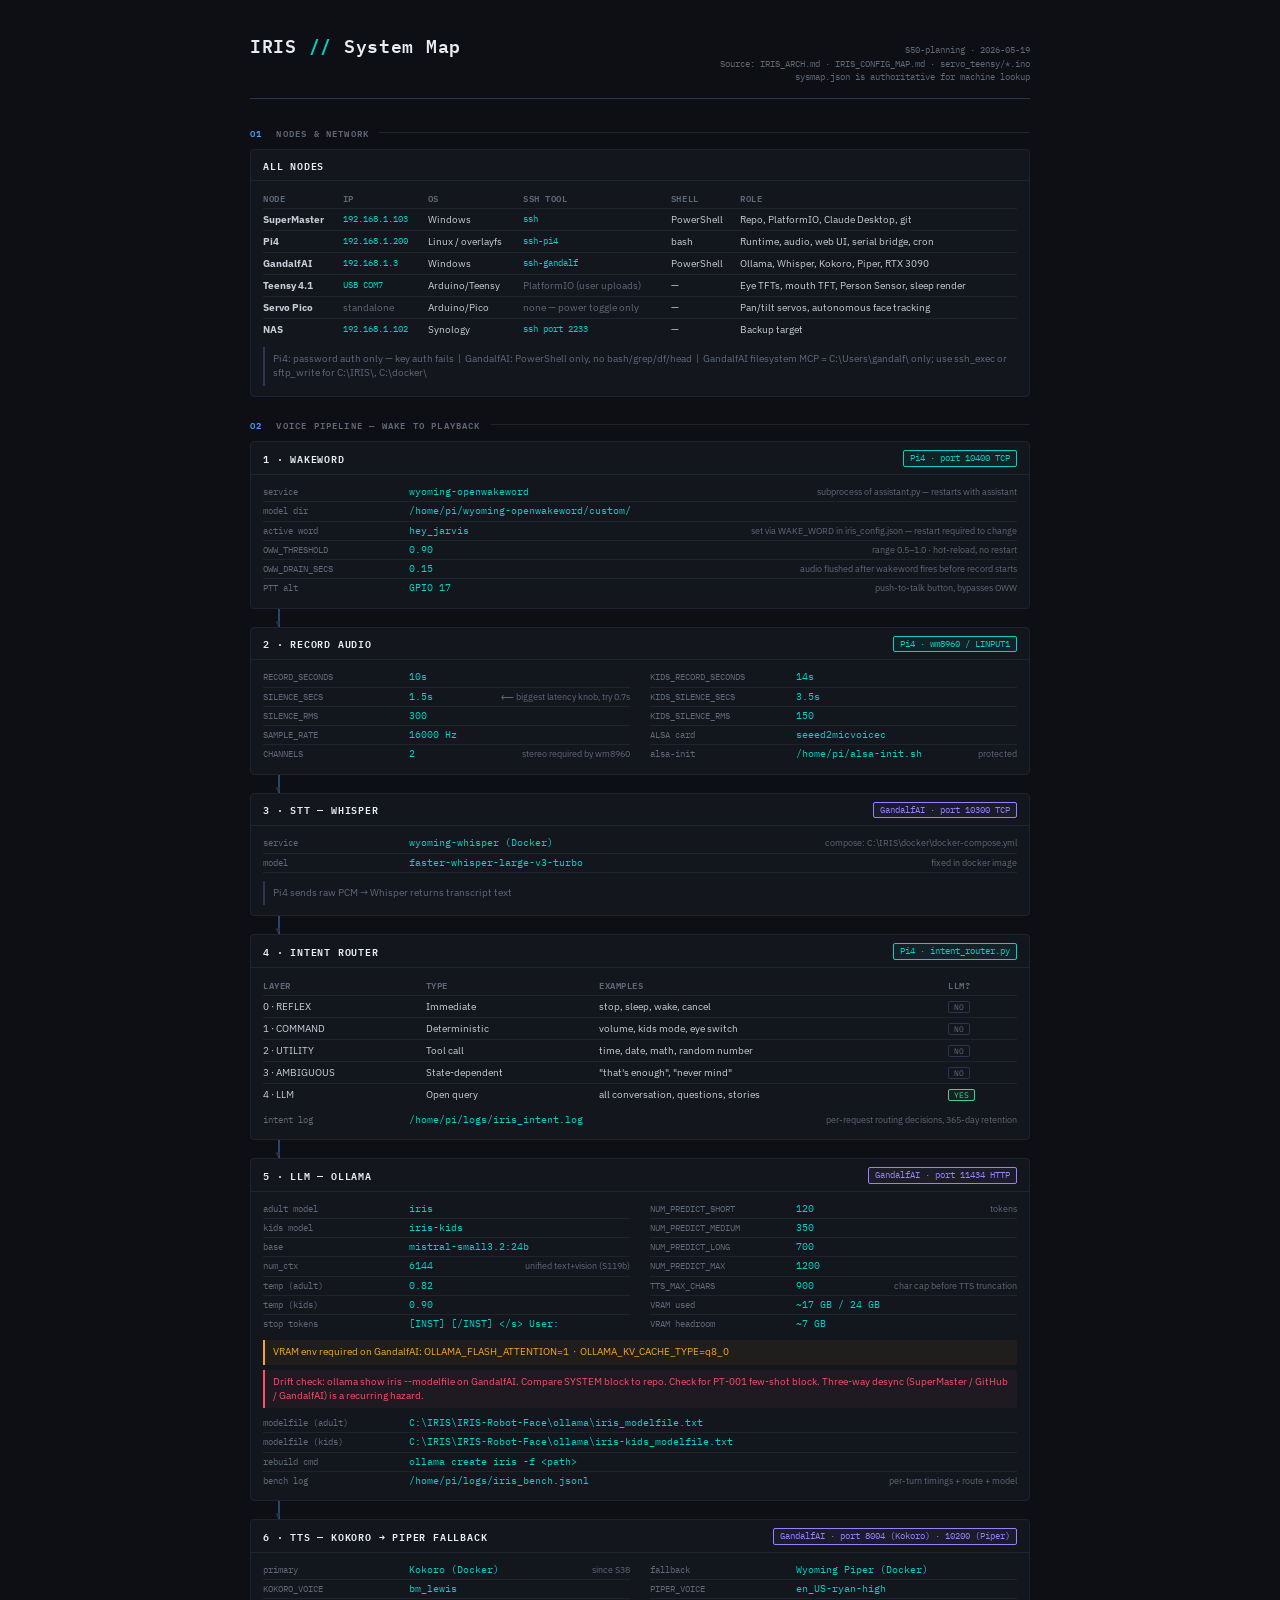
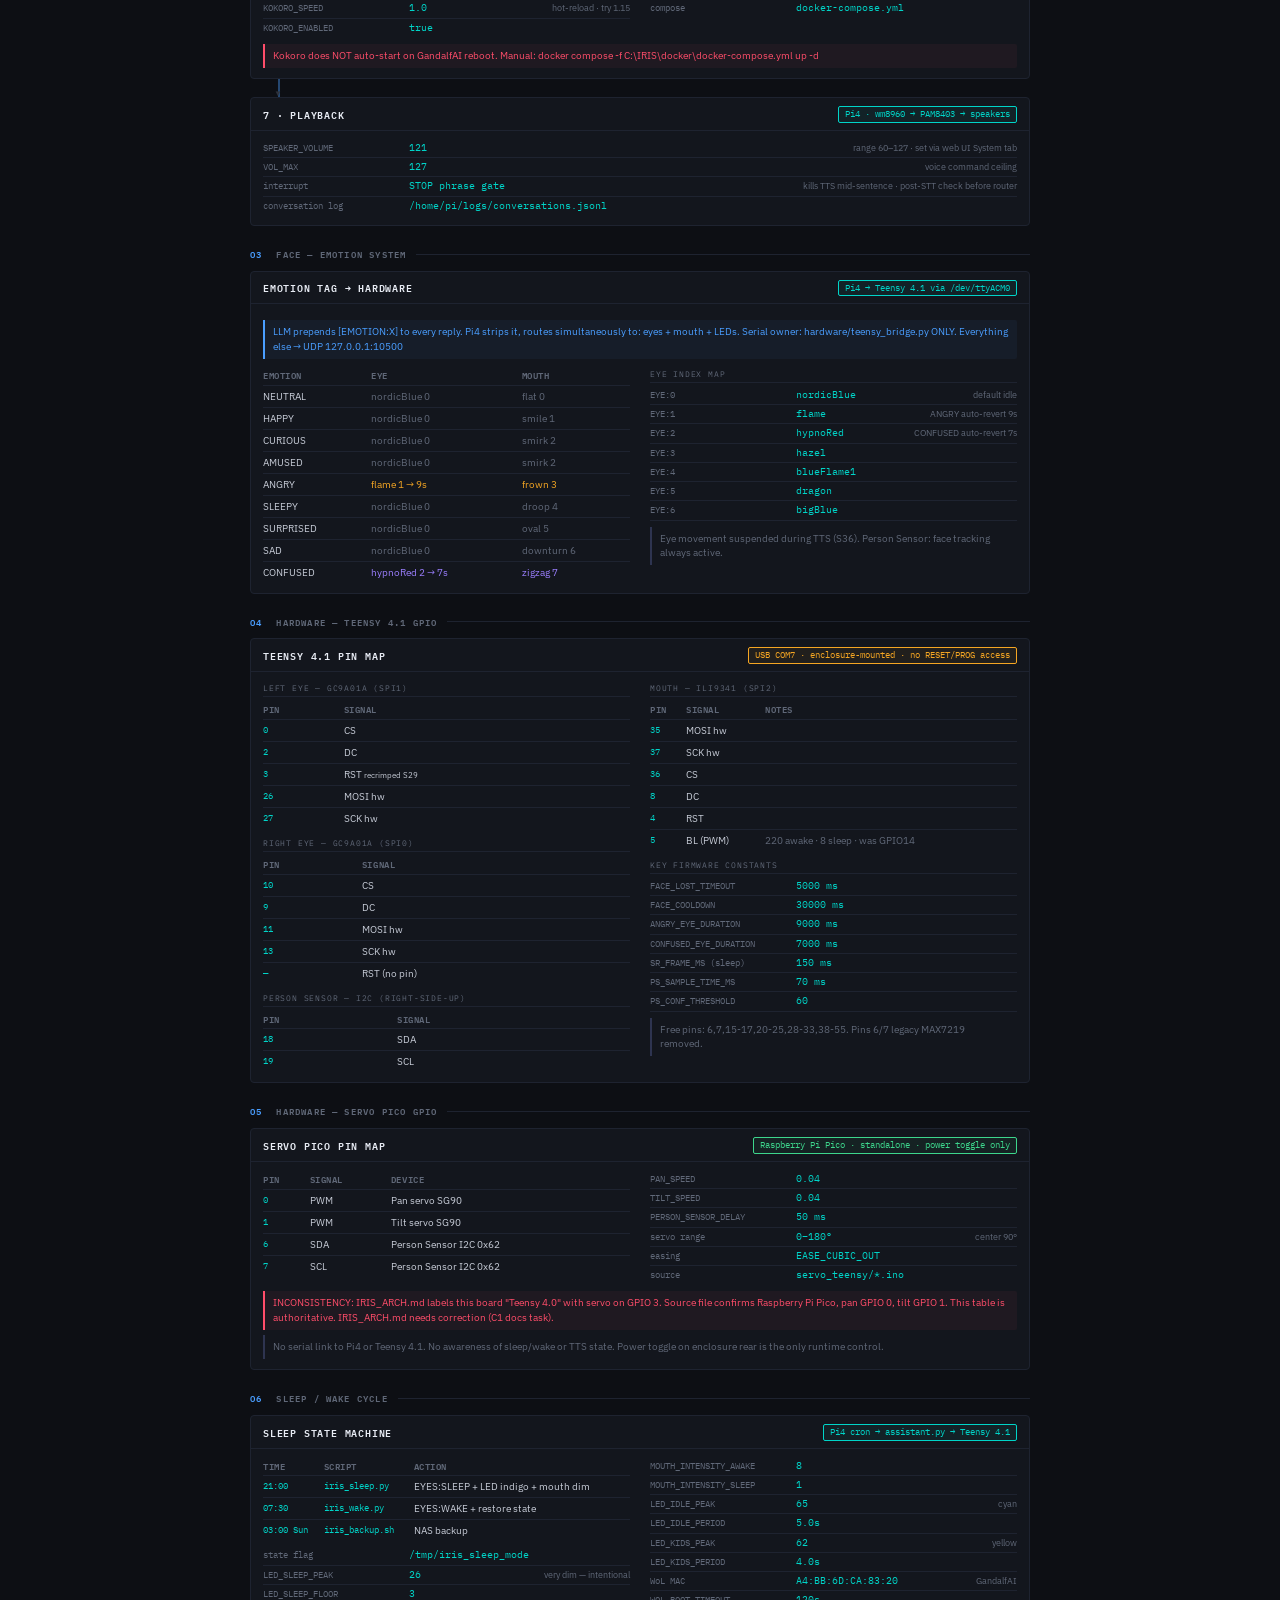
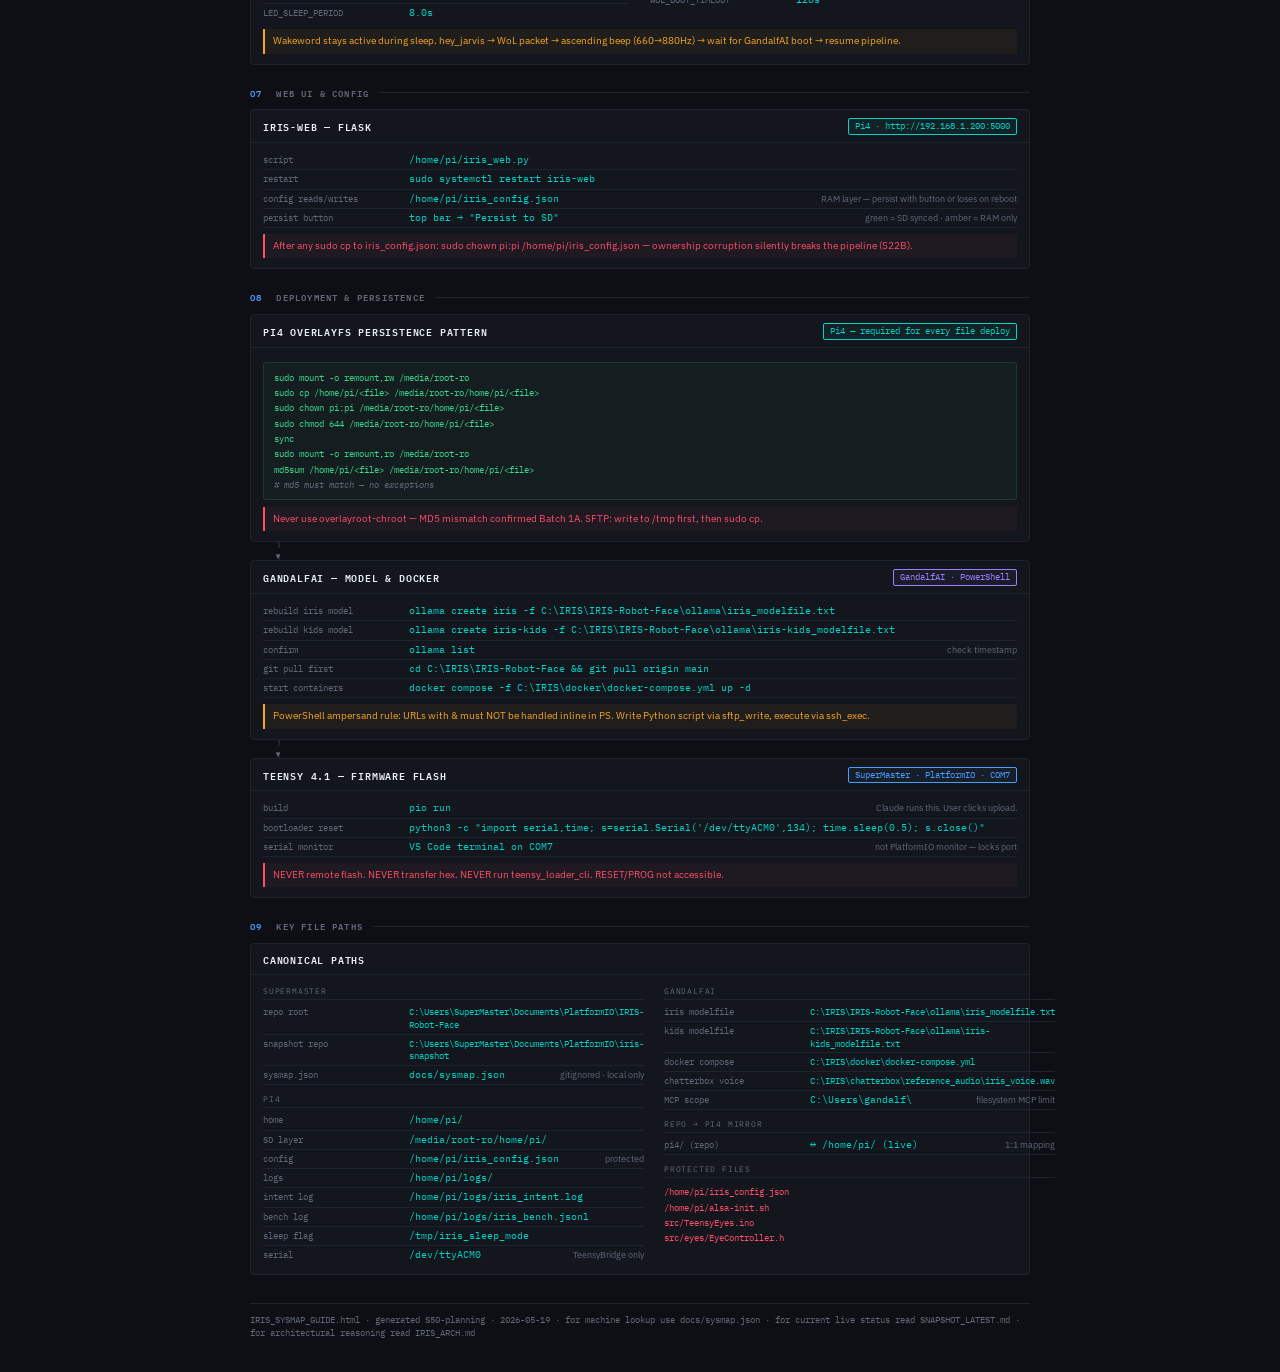
==== commit e17e4852: "S120 Batch 1: doc stale-ref sweep -- gemma3/qwen/end_of_turn -> mistral-small3.2:24b/[INST]/6144" ====
--- a/docs/IRIS_SYSMAP_GUIDE.html
+++ b/docs/IRIS_SYSMAP_GUIDE.html
@@ -519,11 +519,11 @@
       <div>
         <div class="kv-row"><span class="kv-key">adult model</span><span class="kv-val">iris</span></div>
         <div class="kv-row"><span class="kv-key">kids model</span><span class="kv-val">iris-kids</span></div>
-        <div class="kv-row"><span class="kv-key">base</span><span class="kv-val">gemma3:27b-it-qat</span></div>
-        <div class="kv-row"><span class="kv-key">num_ctx</span><span class="kv-val">4096</span><span class="kv-note">hard max — do not raise</span></div>
+        <div class="kv-row"><span class="kv-key">base</span><span class="kv-val">mistral-small3.2:24b</span></div>
+        <div class="kv-row"><span class="kv-key">num_ctx</span><span class="kv-val">6144</span><span class="kv-note">unified text+vision (S119b)</span></div>
         <div class="kv-row"><span class="kv-key">temp (adult)</span><span class="kv-val">0.82</span></div>
         <div class="kv-row"><span class="kv-key">temp (kids)</span><span class="kv-val">0.90</span></div>
-        <div class="kv-row"><span class="kv-key">stop token</span><span class="kv-val">&lt;end_of_turn&gt;</span></div>
+        <div class="kv-row"><span class="kv-key">stop tokens</span><span class="kv-val">[INST] [/INST] &lt;/s&gt; User:</span></div>
       </div>
       <div>
         <div class="kv-row"><span class="kv-key">NUM_PREDICT_SHORT</span><span class="kv-val">120</span><span class="kv-note">tokens</span></div>
@@ -531,8 +531,8 @@
         <div class="kv-row"><span class="kv-key">NUM_PREDICT_LONG</span><span class="kv-val">700</span></div>
         <div class="kv-row"><span class="kv-key">NUM_PREDICT_MAX</span><span class="kv-val">1200</span></div>
         <div class="kv-row"><span class="kv-key">TTS_MAX_CHARS</span><span class="kv-val">900</span><span class="kv-note">char cap before TTS truncation</span></div>
-        <div class="kv-row"><span class="kv-key">VRAM used</span><span class="kv-val">~16.1 GB / 24 GB</span></div>
-        <div class="kv-row"><span class="kv-key">VRAM headroom</span><span class="kv-val">~7.9 GB</span></div>
+        <div class="kv-row"><span class="kv-key">VRAM used</span><span class="kv-val">~17 GB / 24 GB</span></div>
+        <div class="kv-row"><span class="kv-key">VRAM headroom</span><span class="kv-val">~7 GB</span></div>
       </div>
     </div>
     <div class="callout" style="margin-top:7px;">VRAM env required on GandalfAI: OLLAMA_FLASH_ATTENTION=1 &nbsp;·&nbsp; OLLAMA_KV_CACHE_TYPE=q8_0</div>
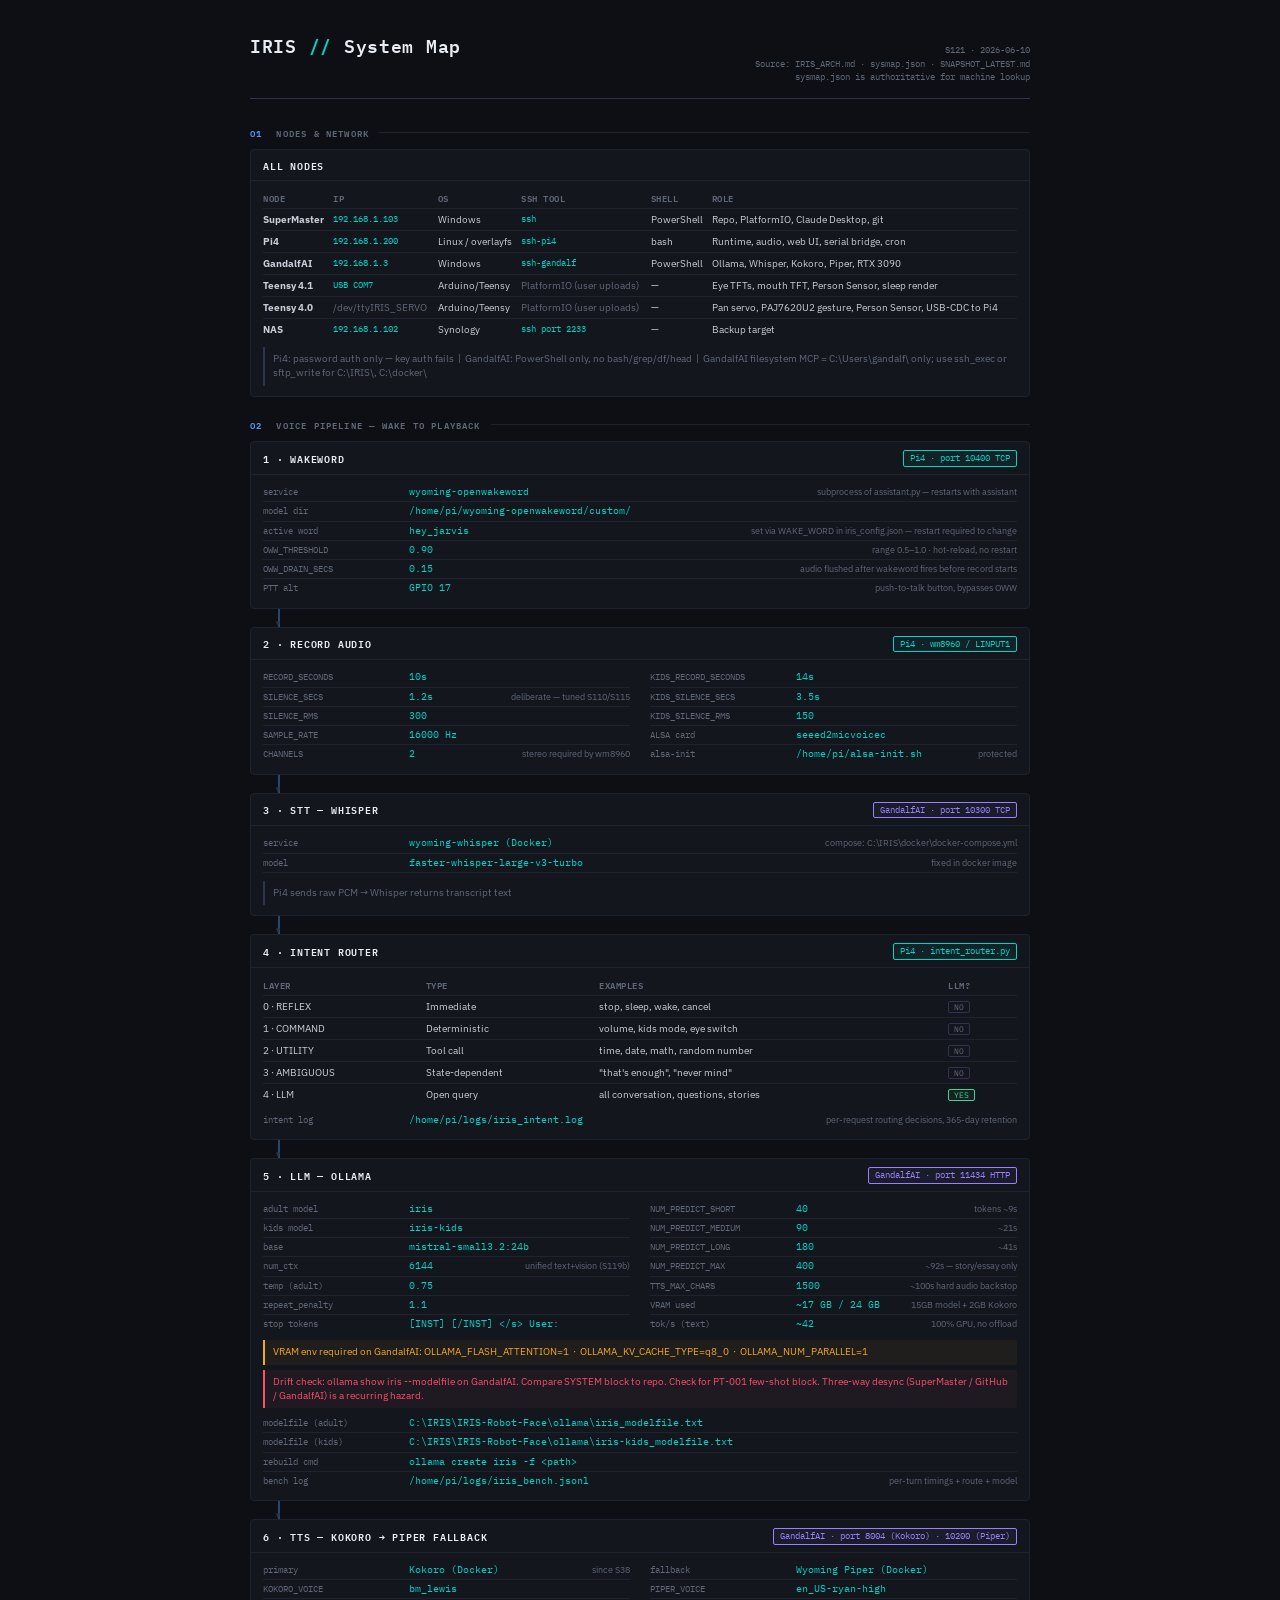
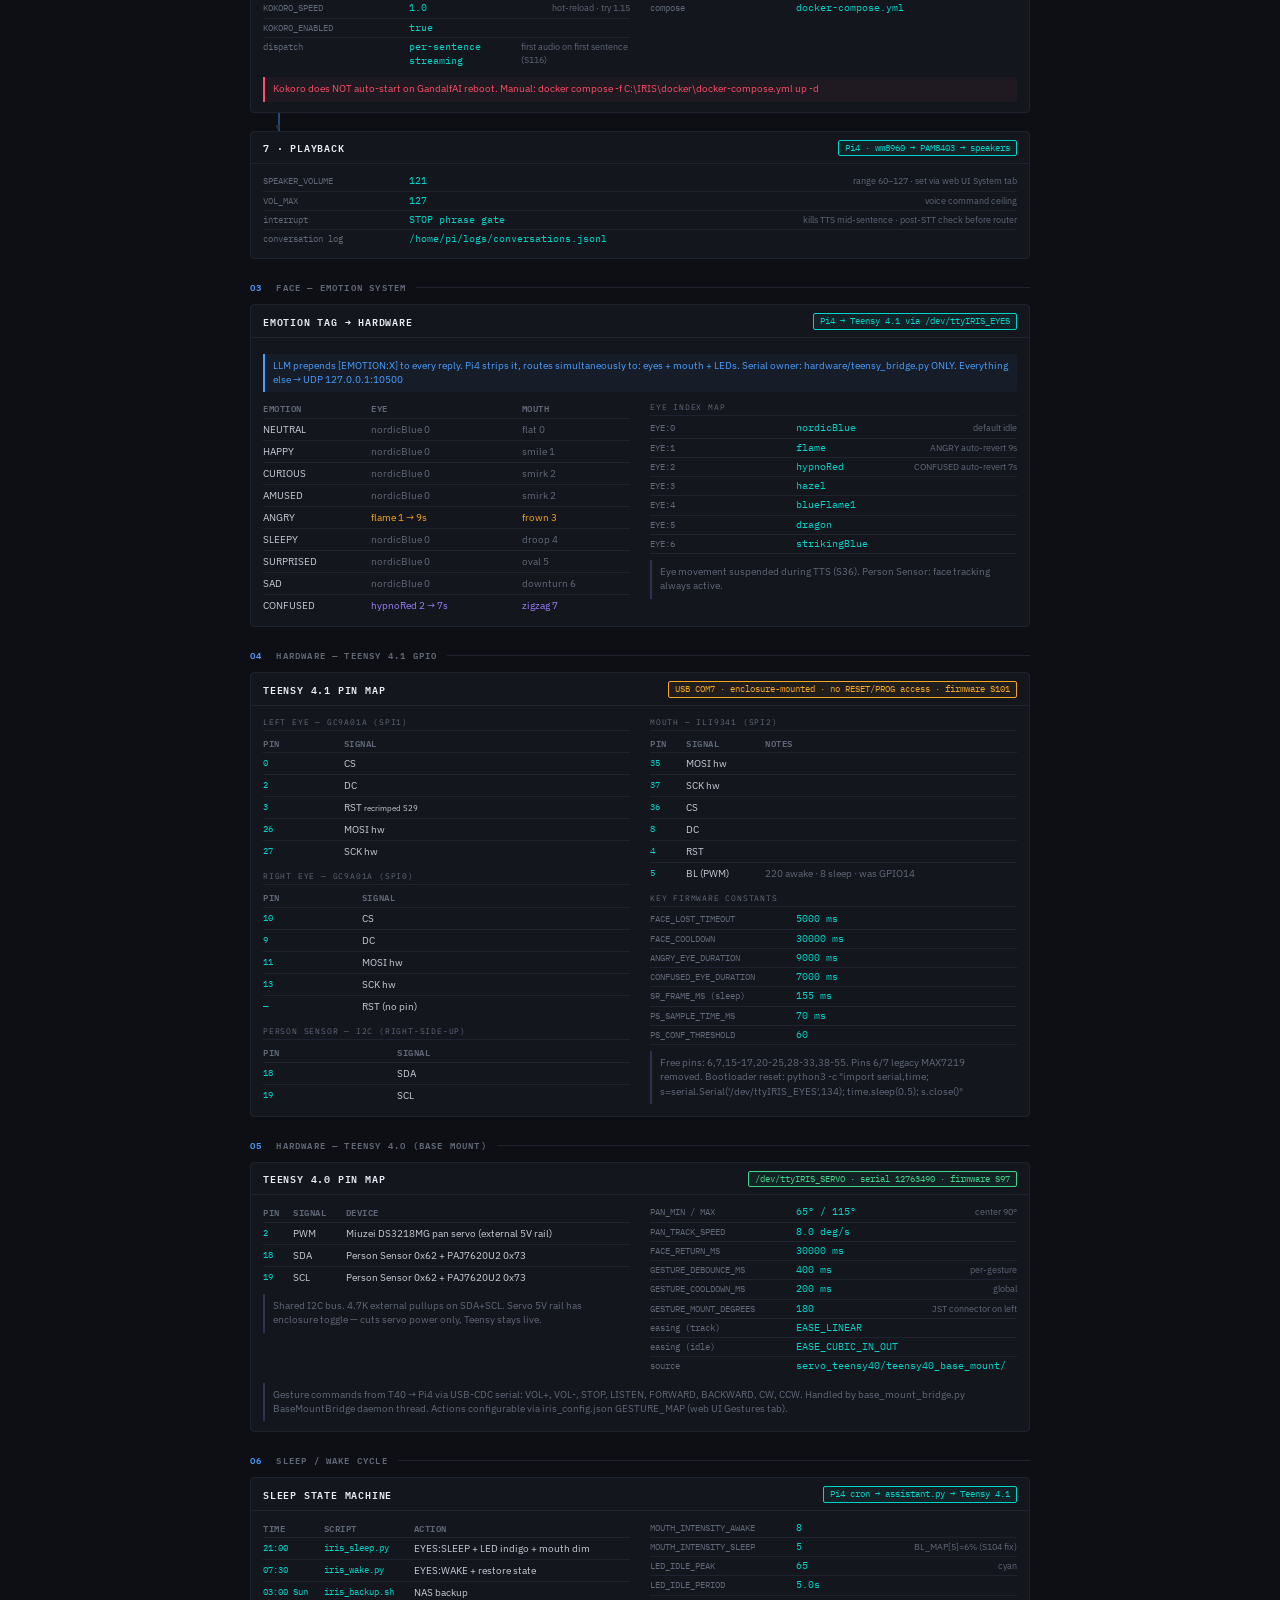
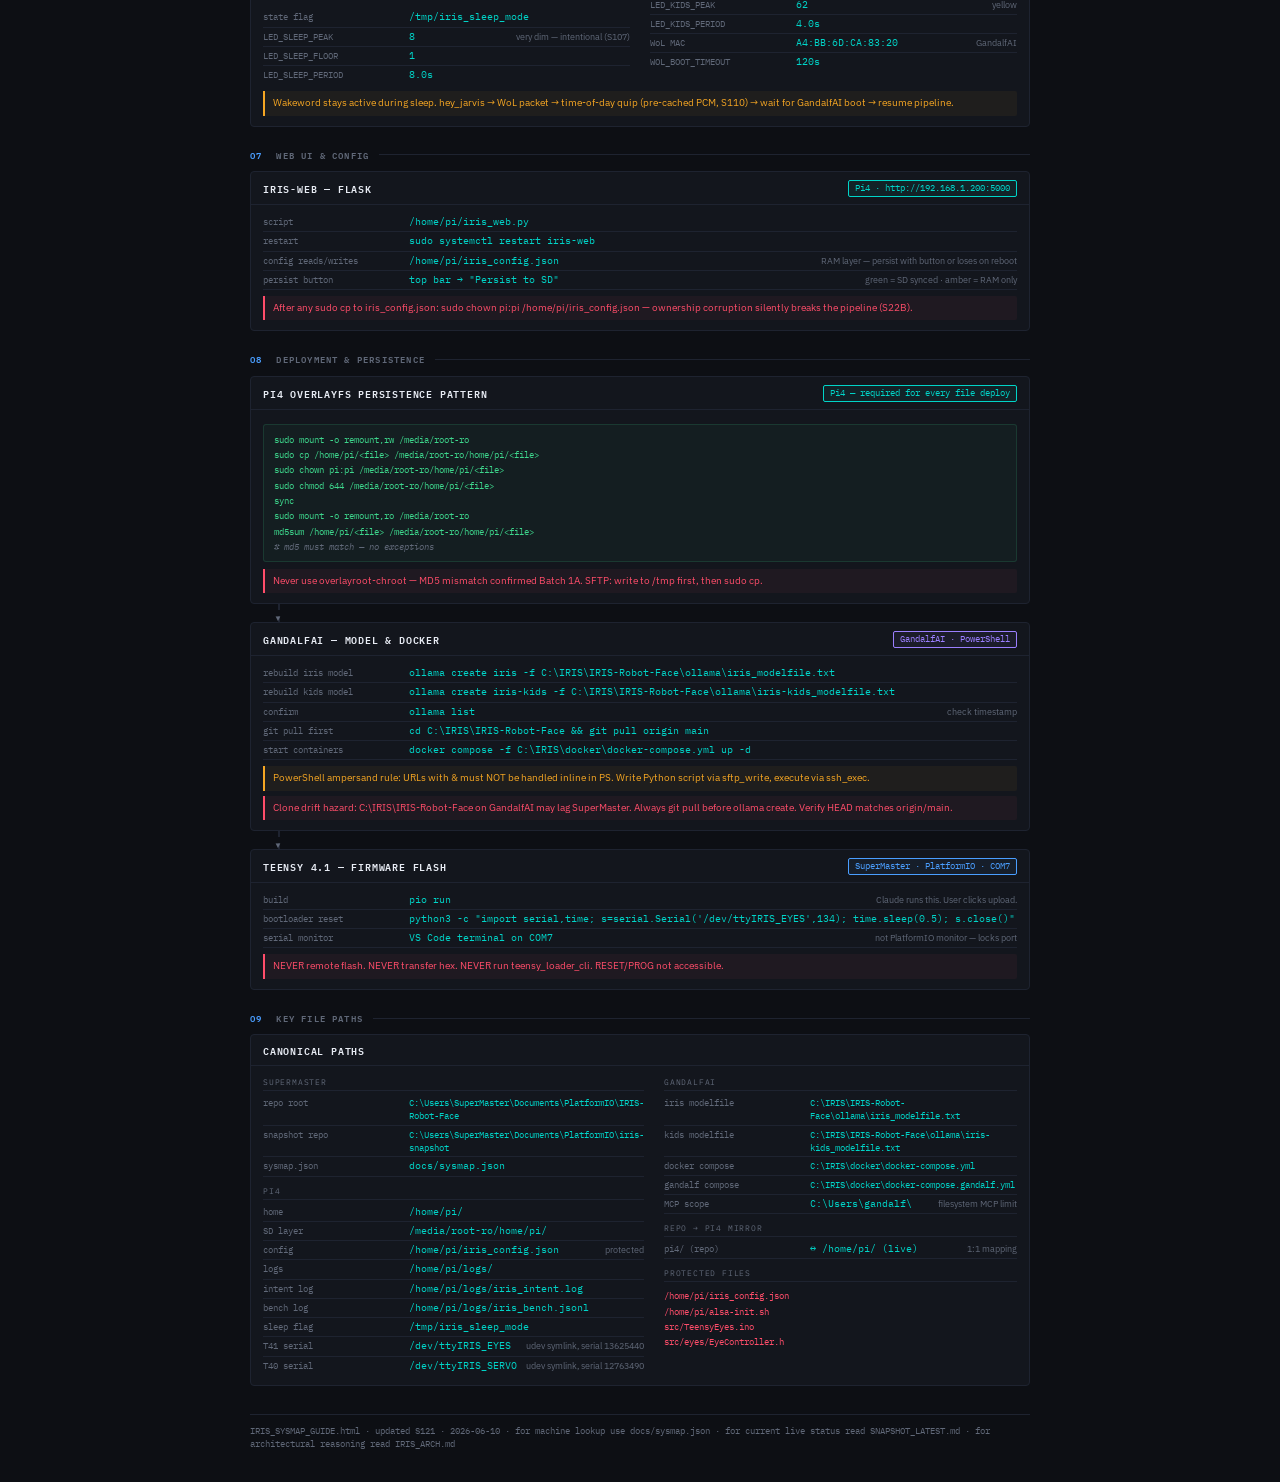
==== commit da18a459: "updated:   docs/handoffs_S121_review.md updated readme and handoffs_S121_review.md" ====
--- a/docs/IRIS_SYSMAP_GUIDE.html
+++ b/docs/IRIS_SYSMAP_GUIDE.html
@@ -140,7 +140,7 @@
   .block-node-badge.pi4  { color: var(--accent-cyan);   border-color: var(--accent-cyan);   background: rgba(0,212,200,0.06); }
   .block-node-badge.gand { color: var(--accent-purple);  border-color: var(--accent-purple);  background: rgba(155,127,255,0.06); }
   .block-node-badge.t41  { color: var(--accent-amber);   border-color: var(--accent-amber);   background: rgba(245,166,35,0.06); }
-  .block-node-badge.pico { color: var(--accent-green);   border-color: var(--accent-green);   background: rgba(61,214,140,0.06); }
+  .block-node-badge.t40  { color: var(--accent-green);   border-color: var(--accent-green);   background: rgba(61,214,140,0.06); }
   .block-node-badge.sm   { color: var(--accent-blue);    border-color: var(--accent-blue);    background: rgba(74,158,255,0.06); }
 
   /* Block body */
@@ -355,8 +355,8 @@
 <div class="doc-header">
   <div class="doc-title">IRIS <span>//</span> System Map</div>
   <div class="doc-meta">
-    S50-planning · 2026-05-19<br>
-    Source: IRIS_ARCH.md · IRIS_CONFIG_MAP.md · servo_teensy/*.ino<br>
+    S121 · 2026-06-10<br>
+    Source: IRIS_ARCH.md · sysmap.json · SNAPSHOT_LATEST.md<br>
     sysmap.json is authoritative for machine lookup
   </div>
 </div>
@@ -407,12 +407,12 @@
         <td>Eye TFTs, mouth TFT, Person Sensor, sleep render</td>
       </tr>
       <tr>
-        <td><strong>Servo Pico</strong></td>
-        <td class="dim">standalone</td>
-        <td>Arduino/Pico</td>
-        <td class="dim">none — power toggle only</td>
+        <td><strong>Teensy 4.0</strong></td>
+        <td class="dim">/dev/ttyIRIS_SERVO</td>
+        <td>Arduino/Teensy</td>
+        <td class="dim">PlatformIO (user uploads)</td>
         <td>—</td>
-        <td>Pan/tilt servos, autonomous face tracking</td>
+        <td>Pan servo, PAJ7620U2 gesture, Person Sensor, USB-CDC to Pi4</td>
       </tr>
       <tr>
         <td><strong>NAS</strong></td>
@@ -457,7 +457,7 @@
     <div class="cols cols-2">
       <div>
         <div class="kv-row"><span class="kv-key">RECORD_SECONDS</span><span class="kv-val">10s</span></div>
-        <div class="kv-row"><span class="kv-key">SILENCE_SECS</span><span class="kv-val">1.5s</span><span class="kv-note">⟵ biggest latency knob, try 0.7s</span></div>
+        <div class="kv-row"><span class="kv-key">SILENCE_SECS</span><span class="kv-val">1.2s</span><span class="kv-note">deliberate — tuned S110/S115</span></div>
         <div class="kv-row"><span class="kv-key">SILENCE_RMS</span><span class="kv-val">300</span></div>
         <div class="kv-row"><span class="kv-key">SAMPLE_RATE</span><span class="kv-val">16000 Hz</span></div>
         <div class="kv-row"><span class="kv-key">CHANNELS</span><span class="kv-val">2</span><span class="kv-note">stereo required by wm8960</span></div>
@@ -521,21 +521,21 @@
         <div class="kv-row"><span class="kv-key">kids model</span><span class="kv-val">iris-kids</span></div>
         <div class="kv-row"><span class="kv-key">base</span><span class="kv-val">mistral-small3.2:24b</span></div>
         <div class="kv-row"><span class="kv-key">num_ctx</span><span class="kv-val">6144</span><span class="kv-note">unified text+vision (S119b)</span></div>
-        <div class="kv-row"><span class="kv-key">temp (adult)</span><span class="kv-val">0.82</span></div>
-        <div class="kv-row"><span class="kv-key">temp (kids)</span><span class="kv-val">0.90</span></div>
+        <div class="kv-row"><span class="kv-key">temp (adult)</span><span class="kv-val">0.75</span></div>
+        <div class="kv-row"><span class="kv-key">repeat_penalty</span><span class="kv-val">1.1</span></div>
         <div class="kv-row"><span class="kv-key">stop tokens</span><span class="kv-val">[INST] [/INST] &lt;/s&gt; User:</span></div>
       </div>
       <div>
-        <div class="kv-row"><span class="kv-key">NUM_PREDICT_SHORT</span><span class="kv-val">120</span><span class="kv-note">tokens</span></div>
-        <div class="kv-row"><span class="kv-key">NUM_PREDICT_MEDIUM</span><span class="kv-val">350</span></div>
-        <div class="kv-row"><span class="kv-key">NUM_PREDICT_LONG</span><span class="kv-val">700</span></div>
-        <div class="kv-row"><span class="kv-key">NUM_PREDICT_MAX</span><span class="kv-val">1200</span></div>
-        <div class="kv-row"><span class="kv-key">TTS_MAX_CHARS</span><span class="kv-val">900</span><span class="kv-note">char cap before TTS truncation</span></div>
-        <div class="kv-row"><span class="kv-key">VRAM used</span><span class="kv-val">~17 GB / 24 GB</span></div>
-        <div class="kv-row"><span class="kv-key">VRAM headroom</span><span class="kv-val">~7 GB</span></div>
-      </div>
-    </div>
-    <div class="callout" style="margin-top:7px;">VRAM env required on GandalfAI: OLLAMA_FLASH_ATTENTION=1 &nbsp;·&nbsp; OLLAMA_KV_CACHE_TYPE=q8_0</div>
+        <div class="kv-row"><span class="kv-key">NUM_PREDICT_SHORT</span><span class="kv-val">40</span><span class="kv-note">tokens ~9s</span></div>
+        <div class="kv-row"><span class="kv-key">NUM_PREDICT_MEDIUM</span><span class="kv-val">90</span><span class="kv-note">~21s</span></div>
+        <div class="kv-row"><span class="kv-key">NUM_PREDICT_LONG</span><span class="kv-val">180</span><span class="kv-note">~41s</span></div>
+        <div class="kv-row"><span class="kv-key">NUM_PREDICT_MAX</span><span class="kv-val">400</span><span class="kv-note">~92s — story/essay only</span></div>
+        <div class="kv-row"><span class="kv-key">TTS_MAX_CHARS</span><span class="kv-val">1500</span><span class="kv-note">~100s hard audio backstop</span></div>
+        <div class="kv-row"><span class="kv-key">VRAM used</span><span class="kv-val">~17 GB / 24 GB</span><span class="kv-note">15GB model + 2GB Kokoro</span></div>
+        <div class="kv-row"><span class="kv-key">tok/s (text)</span><span class="kv-val">~42</span><span class="kv-note">100% GPU, no offload</span></div>
+      </div>
+    </div>
+    <div class="callout" style="margin-top:7px;">VRAM env required on GandalfAI: OLLAMA_FLASH_ATTENTION=1 &nbsp;·&nbsp; OLLAMA_KV_CACHE_TYPE=q8_0 &nbsp;·&nbsp; OLLAMA_NUM_PARALLEL=1</div>
     <div class="callout red" style="margin-top:5px;">Drift check: ollama show iris --modelfile on GandalfAI. Compare SYSTEM block to repo. Check for PT-001 few-shot block. Three-way desync (SuperMaster / GitHub / GandalfAI) is a recurring hazard.</div>
     <div style="margin-top:6px;">
       <div class="kv-row"><span class="kv-key">modelfile (adult)</span><span class="kv-val">C:\IRIS\IRIS-Robot-Face\ollama\iris_modelfile.txt</span></div>
@@ -560,6 +560,7 @@
         <div class="kv-row"><span class="kv-key">KOKORO_VOICE</span><span class="kv-val">bm_lewis</span></div>
         <div class="kv-row"><span class="kv-key">KOKORO_SPEED</span><span class="kv-val">1.0</span><span class="kv-note">hot-reload · try 1.15</span></div>
         <div class="kv-row"><span class="kv-key">KOKORO_ENABLED</span><span class="kv-val">true</span></div>
+        <div class="kv-row"><span class="kv-key">dispatch</span><span class="kv-val">per-sentence streaming</span><span class="kv-note">first audio on first sentence (S116)</span></div>
       </div>
       <div>
         <div class="kv-row"><span class="kv-key">fallback</span><span class="kv-val">Wyoming Piper (Docker)</span></div>
@@ -593,7 +594,7 @@
 <div class="flow-block">
   <div class="block-header">
     <div class="block-label">Emotion Tag → Hardware</div>
-    <div class="block-node-badge pi4">Pi4 → Teensy 4.1 via /dev/ttyACM0</div>
+    <div class="block-node-badge pi4">Pi4 → Teensy 4.1 via /dev/ttyIRIS_EYES</div>
   </div>
   <div class="block-body">
     <div class="callout blue" style="margin-bottom:7px;">LLM prepends [EMOTION:X] to every reply. Pi4 strips it, routes simultaneously to: eyes + mouth + LEDs. Serial owner: hardware/teensy_bridge.py ONLY. Everything else → UDP 127.0.0.1:10500</div>
@@ -620,7 +621,7 @@
         <div class="kv-row"><span class="kv-key">EYE:3</span><span class="kv-val">hazel</span></div>
         <div class="kv-row"><span class="kv-key">EYE:4</span><span class="kv-val">blueFlame1</span></div>
         <div class="kv-row"><span class="kv-key">EYE:5</span><span class="kv-val">dragon</span></div>
-        <div class="kv-row"><span class="kv-key">EYE:6</span><span class="kv-val">bigBlue</span></div>
+        <div class="kv-row"><span class="kv-key">EYE:6</span><span class="kv-val">strikingBlue</span></div>
         <div class="callout dim" style="margin-top:6px;">Eye movement suspended during TTS (S36). Person Sensor: face tracking always active.</div>
       </div>
     </div>
@@ -634,7 +635,7 @@
 <div class="flow-block">
   <div class="block-header">
     <div class="block-label">Teensy 4.1 Pin Map</div>
-    <div class="block-node-badge t41">USB COM7 · enclosure-mounted · no RESET/PROG access</div>
+    <div class="block-node-badge t41">USB COM7 · enclosure-mounted · no RESET/PROG access · firmware S101</div>
   </div>
   <div class="block-body">
     <div class="cols cols-2">
@@ -680,10 +681,10 @@
         <div class="kv-row"><span class="kv-key">FACE_COOLDOWN</span><span class="kv-val">30000 ms</span></div>
         <div class="kv-row"><span class="kv-key">ANGRY_EYE_DURATION</span><span class="kv-val">9000 ms</span></div>
         <div class="kv-row"><span class="kv-key">CONFUSED_EYE_DURATION</span><span class="kv-val">7000 ms</span></div>
-        <div class="kv-row"><span class="kv-key">SR_FRAME_MS (sleep)</span><span class="kv-val">150 ms</span></div>
+        <div class="kv-row"><span class="kv-key">SR_FRAME_MS (sleep)</span><span class="kv-val">155 ms</span></div>
         <div class="kv-row"><span class="kv-key">PS_SAMPLE_TIME_MS</span><span class="kv-val">70 ms</span></div>
         <div class="kv-row"><span class="kv-key">PS_CONF_THRESHOLD</span><span class="kv-val">60</span></div>
-        <div class="callout dim" style="margin-top:6px;">Free pins: 6,7,15-17,20-25,28-33,38-55. Pins 6/7 legacy MAX7219 removed.</div>
+        <div class="callout dim" style="margin-top:6px;">Free pins: 6,7,15-17,20-25,28-33,38-55. Pins 6/7 legacy MAX7219 removed. Bootloader reset: python3 -c "import serial,time; s=serial.Serial('/dev/ttyIRIS_EYES',134); time.sleep(0.5); s.close()"</div>
       </div>
     </div>
   </div>
@@ -691,35 +692,37 @@
 
 
 <!-- ═══════════════════════════════════════════════════════════ -->
-<div class="phase-label"><span>05</span> Hardware — Servo Pico GPIO</div>
-
-<div class="flow-block">
-  <div class="block-header">
-    <div class="block-label">Servo Pico Pin Map</div>
-    <div class="block-node-badge pico">Raspberry Pi Pico · standalone · power toggle only</div>
+<div class="phase-label"><span>05</span> Hardware — Teensy 4.0 (Base Mount)</div>
+
+<div class="flow-block">
+  <div class="block-header">
+    <div class="block-label">Teensy 4.0 Pin Map</div>
+    <div class="block-node-badge t40">/dev/ttyIRIS_SERVO · serial 12763490 · firmware S97</div>
   </div>
   <div class="block-body">
     <div class="cols cols-2">
       <div>
         <table>
           <tr><th>Pin</th><th>Signal</th><th>Device</th></tr>
-          <tr><td class="mono">0</td><td>PWM</td><td>Pan servo SG90</td></tr>
-          <tr><td class="mono">1</td><td>PWM</td><td>Tilt servo SG90</td></tr>
-          <tr><td class="mono">6</td><td>SDA</td><td>Person Sensor I2C 0x62</td></tr>
-          <tr><td class="mono">7</td><td>SCL</td><td>Person Sensor I2C 0x62</td></tr>
+          <tr><td class="mono">2</td><td>PWM</td><td>Miuzei DS3218MG pan servo (external 5V rail)</td></tr>
+          <tr><td class="mono">18</td><td>SDA</td><td>Person Sensor 0x62 + PAJ7620U2 0x73</td></tr>
+          <tr><td class="mono">19</td><td>SCL</td><td>Person Sensor 0x62 + PAJ7620U2 0x73</td></tr>
         </table>
-      </div>
-      <div>
-        <div class="kv-row"><span class="kv-key">PAN_SPEED</span><span class="kv-val">0.04</span></div>
-        <div class="kv-row"><span class="kv-key">TILT_SPEED</span><span class="kv-val">0.04</span></div>
-        <div class="kv-row"><span class="kv-key">PERSON_SENSOR_DELAY</span><span class="kv-val">50 ms</span></div>
-        <div class="kv-row"><span class="kv-key">servo range</span><span class="kv-val">0–180°</span><span class="kv-note">center 90°</span></div>
-        <div class="kv-row"><span class="kv-key">easing</span><span class="kv-val">EASE_CUBIC_OUT</span></div>
-        <div class="kv-row"><span class="kv-key">source</span><span class="kv-val">servo_teensy/*.ino</span></div>
-      </div>
-    </div>
-    <div class="callout red" style="margin-top:7px;">INCONSISTENCY: IRIS_ARCH.md labels this board "Teensy 4.0" with servo on GPIO 3. Source file confirms Raspberry Pi Pico, pan GPIO 0, tilt GPIO 1. This table is authoritative. IRIS_ARCH.md needs correction (C1 docs task).</div>
-    <div class="callout dim" style="margin-top:5px;">No serial link to Pi4 or Teensy 4.1. No awareness of sleep/wake or TTS state. Power toggle on enclosure rear is the only runtime control.</div>
+        <div class="callout dim" style="margin-top:6px;">Shared I2C bus. 4.7K external pullups on SDA+SCL. Servo 5V rail has enclosure toggle — cuts servo power only, Teensy stays live.</div>
+      </div>
+      <div>
+        <div class="kv-row"><span class="kv-key">PAN_MIN / MAX</span><span class="kv-val">65° / 115°</span><span class="kv-note">center 90°</span></div>
+        <div class="kv-row"><span class="kv-key">PAN_TRACK_SPEED</span><span class="kv-val">8.0 deg/s</span></div>
+        <div class="kv-row"><span class="kv-key">FACE_RETURN_MS</span><span class="kv-val">30000 ms</span></div>
+        <div class="kv-row"><span class="kv-key">GESTURE_DEBOUNCE_MS</span><span class="kv-val">400 ms</span><span class="kv-note">per-gesture</span></div>
+        <div class="kv-row"><span class="kv-key">GESTURE_COOLDOWN_MS</span><span class="kv-val">200 ms</span><span class="kv-note">global</span></div>
+        <div class="kv-row"><span class="kv-key">GESTURE_MOUNT_DEGREES</span><span class="kv-val">180</span><span class="kv-note">JST connector on left</span></div>
+        <div class="kv-row"><span class="kv-key">easing (track)</span><span class="kv-val">EASE_LINEAR</span></div>
+        <div class="kv-row"><span class="kv-key">easing (idle)</span><span class="kv-val">EASE_CUBIC_IN_OUT</span></div>
+        <div class="kv-row"><span class="kv-key">source</span><span class="kv-val">servo_teensy40/teensy40_base_mount/</span></div>
+      </div>
+    </div>
+    <div class="callout dim" style="margin-top:7px;">Gesture commands from T40 → Pi4 via USB-CDC serial: VOL+, VOL-, STOP, LISTEN, FORWARD, BACKWARD, CW, CCW. Handled by base_mount_bridge.py BaseMountBridge daemon thread. Actions configurable via iris_config.json GESTURE_MAP (web UI Gestures tab).</div>
   </div>
 </div>
 
@@ -742,13 +745,13 @@
           <tr><td class="mono">03:00 Sun</td><td class="mono">iris_backup.sh</td><td>NAS backup</td></tr>
         </table>
         <div class="kv-row" style="margin-top:5px;"><span class="kv-key">state flag</span><span class="kv-val">/tmp/iris_sleep_mode</span></div>
-        <div class="kv-row"><span class="kv-key">LED_SLEEP_PEAK</span><span class="kv-val">26</span><span class="kv-note">very dim — intentional</span></div>
-        <div class="kv-row"><span class="kv-key">LED_SLEEP_FLOOR</span><span class="kv-val">3</span></div>
+        <div class="kv-row"><span class="kv-key">LED_SLEEP_PEAK</span><span class="kv-val">8</span><span class="kv-note">very dim — intentional (S107)</span></div>
+        <div class="kv-row"><span class="kv-key">LED_SLEEP_FLOOR</span><span class="kv-val">1</span></div>
         <div class="kv-row"><span class="kv-key">LED_SLEEP_PERIOD</span><span class="kv-val">8.0s</span></div>
       </div>
       <div>
         <div class="kv-row"><span class="kv-key">MOUTH_INTENSITY_AWAKE</span><span class="kv-val">8</span></div>
-        <div class="kv-row"><span class="kv-key">MOUTH_INTENSITY_SLEEP</span><span class="kv-val">1</span></div>
+        <div class="kv-row"><span class="kv-key">MOUTH_INTENSITY_SLEEP</span><span class="kv-val">5</span><span class="kv-note">BL_MAP[5]=6% (S104 fix)</span></div>
         <div class="kv-row"><span class="kv-key">LED_IDLE_PEAK</span><span class="kv-val">65</span><span class="kv-note">cyan</span></div>
         <div class="kv-row"><span class="kv-key">LED_IDLE_PERIOD</span><span class="kv-val">5.0s</span></div>
         <div class="kv-row"><span class="kv-key">LED_KIDS_PEAK</span><span class="kv-val">62</span><span class="kv-note">yellow</span></div>
@@ -757,7 +760,7 @@
         <div class="kv-row"><span class="kv-key">WOL_BOOT_TIMEOUT</span><span class="kv-val">120s</span></div>
       </div>
     </div>
-    <div class="callout" style="margin-top:7px;">Wakeword stays active during sleep. hey_jarvis → WoL packet → ascending beep (660→880Hz) → wait for GandalfAI boot → resume pipeline.</div>
+    <div class="callout" style="margin-top:7px;">Wakeword stays active during sleep. hey_jarvis → WoL packet → time-of-day quip (pre-cached PCM, S110) → wait for GandalfAI boot → resume pipeline.</div>
   </div>
 </div>
 
@@ -817,6 +820,7 @@
     <div class="kv-row"><span class="kv-key">git pull first</span><span class="kv-val">cd C:\IRIS\IRIS-Robot-Face &amp;&amp; git pull origin main</span></div>
     <div class="kv-row"><span class="kv-key">start containers</span><span class="kv-val">docker compose -f C:\IRIS\docker\docker-compose.yml up -d</span></div>
     <div class="callout" style="margin-top:6px;">PowerShell ampersand rule: URLs with &amp; must NOT be handled inline in PS. Write Python script via sftp_write, execute via ssh_exec.</div>
+    <div class="callout red" style="margin-top:5px;">Clone drift hazard: C:\IRIS\IRIS-Robot-Face on GandalfAI may lag SuperMaster. Always git pull before ollama create. Verify HEAD matches origin/main.</div>
   </div>
 </div>
 
@@ -829,7 +833,7 @@
   </div>
   <div class="block-body">
     <div class="kv-row"><span class="kv-key">build</span><span class="kv-val">pio run</span><span class="kv-note">Claude runs this. User clicks upload.</span></div>
-    <div class="kv-row"><span class="kv-key">bootloader reset</span><span class="kv-val">python3 -c "import serial,time; s=serial.Serial('/dev/ttyACM0',134); time.sleep(0.5); s.close()"</span></div>
+    <div class="kv-row"><span class="kv-key">bootloader reset</span><span class="kv-val">python3 -c "import serial,time; s=serial.Serial('/dev/ttyIRIS_EYES',134); time.sleep(0.5); s.close()"</span></div>
     <div class="kv-row"><span class="kv-key">serial monitor</span><span class="kv-val">VS Code terminal on COM7</span><span class="kv-note">not PlatformIO monitor — locks port</span></div>
     <div class="callout red" style="margin-top:6px;">NEVER remote flash. NEVER transfer hex. NEVER run teensy_loader_cli. RESET/PROG not accessible.</div>
   </div>
@@ -849,7 +853,7 @@
         <div class="pin-group">SuperMaster</div>
         <div class="kv-row"><span class="kv-key">repo root</span><span class="kv-val" style="font-size:8.5px;">C:\Users\SuperMaster\Documents\PlatformIO\IRIS-Robot-Face</span></div>
         <div class="kv-row"><span class="kv-key">snapshot repo</span><span class="kv-val" style="font-size:8.5px;">C:\Users\SuperMaster\Documents\PlatformIO\iris-snapshot</span></div>
-        <div class="kv-row"><span class="kv-key">sysmap.json</span><span class="kv-val">docs/sysmap.json</span><span class="kv-note">gitignored · local only</span></div>
+        <div class="kv-row"><span class="kv-key">sysmap.json</span><span class="kv-val">docs/sysmap.json</span></div>
         <div class="pin-group">Pi4</div>
         <div class="kv-row"><span class="kv-key">home</span><span class="kv-val">/home/pi/</span></div>
         <div class="kv-row"><span class="kv-key">SD layer</span><span class="kv-val">/media/root-ro/home/pi/</span></div>
@@ -858,14 +862,15 @@
         <div class="kv-row"><span class="kv-key">intent log</span><span class="kv-val">/home/pi/logs/iris_intent.log</span></div>
         <div class="kv-row"><span class="kv-key">bench log</span><span class="kv-val">/home/pi/logs/iris_bench.jsonl</span></div>
         <div class="kv-row"><span class="kv-key">sleep flag</span><span class="kv-val">/tmp/iris_sleep_mode</span></div>
-        <div class="kv-row"><span class="kv-key">serial</span><span class="kv-val">/dev/ttyACM0</span><span class="kv-note">TeensyBridge only</span></div>
+        <div class="kv-row"><span class="kv-key">T41 serial</span><span class="kv-val">/dev/ttyIRIS_EYES</span><span class="kv-note">udev symlink, serial 13625440</span></div>
+        <div class="kv-row"><span class="kv-key">T40 serial</span><span class="kv-val">/dev/ttyIRIS_SERVO</span><span class="kv-note">udev symlink, serial 12763490</span></div>
       </div>
       <div>
         <div class="pin-group">GandalfAI</div>
         <div class="kv-row"><span class="kv-key">iris modelfile</span><span class="kv-val" style="font-size:8.5px;">C:\IRIS\IRIS-Robot-Face\ollama\iris_modelfile.txt</span></div>
         <div class="kv-row"><span class="kv-key">kids modelfile</span><span class="kv-val" style="font-size:8.5px;">C:\IRIS\IRIS-Robot-Face\ollama\iris-kids_modelfile.txt</span></div>
         <div class="kv-row"><span class="kv-key">docker compose</span><span class="kv-val" style="font-size:8.5px;">C:\IRIS\docker\docker-compose.yml</span></div>
-        <div class="kv-row"><span class="kv-key">chatterbox voice</span><span class="kv-val" style="font-size:8.5px;">C:\IRIS\chatterbox\reference_audio\iris_voice.wav</span></div>
+        <div class="kv-row"><span class="kv-key">gandalf compose</span><span class="kv-val" style="font-size:8.5px;">C:\IRIS\docker\docker-compose.gandalf.yml</span></div>
         <div class="kv-row"><span class="kv-key">MCP scope</span><span class="kv-val">C:\Users\gandalf\</span><span class="kv-note">filesystem MCP limit</span></div>
         <div class="pin-group">Repo → Pi4 Mirror</div>
         <div class="kv-row"><span class="kv-key">pi4/ (repo)</span><span class="kv-val">↔ /home/pi/ (live)</span><span class="kv-note">1:1 mapping</span></div>
@@ -884,7 +889,7 @@
 
 <!-- FOOTNOTE -->
 <div class="footnote">
-  IRIS_SYSMAP_GUIDE.html · generated S50-planning · 2026-05-19 · for machine lookup use docs/sysmap.json · for current live status read SNAPSHOT_LATEST.md · for architectural reasoning read IRIS_ARCH.md
+  IRIS_SYSMAP_GUIDE.html · updated S121 · 2026-06-10 · for machine lookup use docs/sysmap.json · for current live status read SNAPSHOT_LATEST.md · for architectural reasoning read IRIS_ARCH.md
 </div>
 
 </body>
